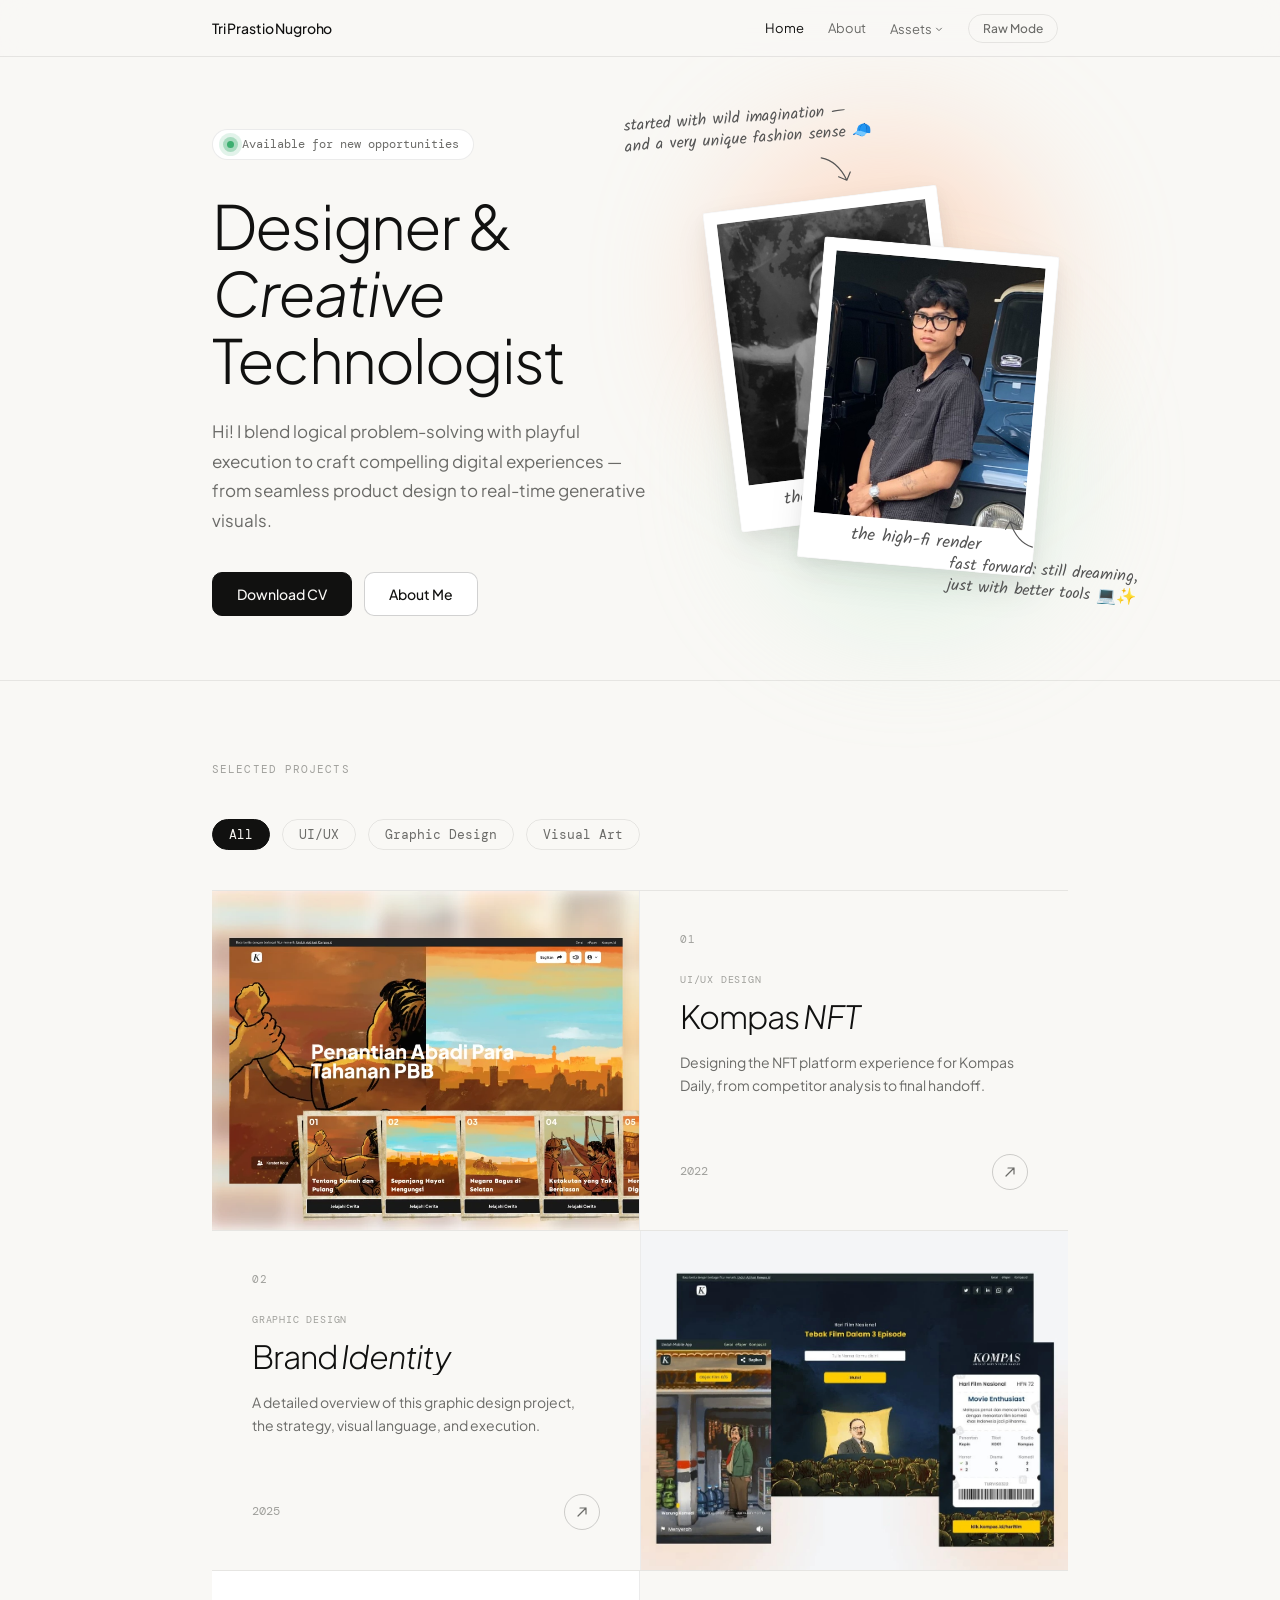
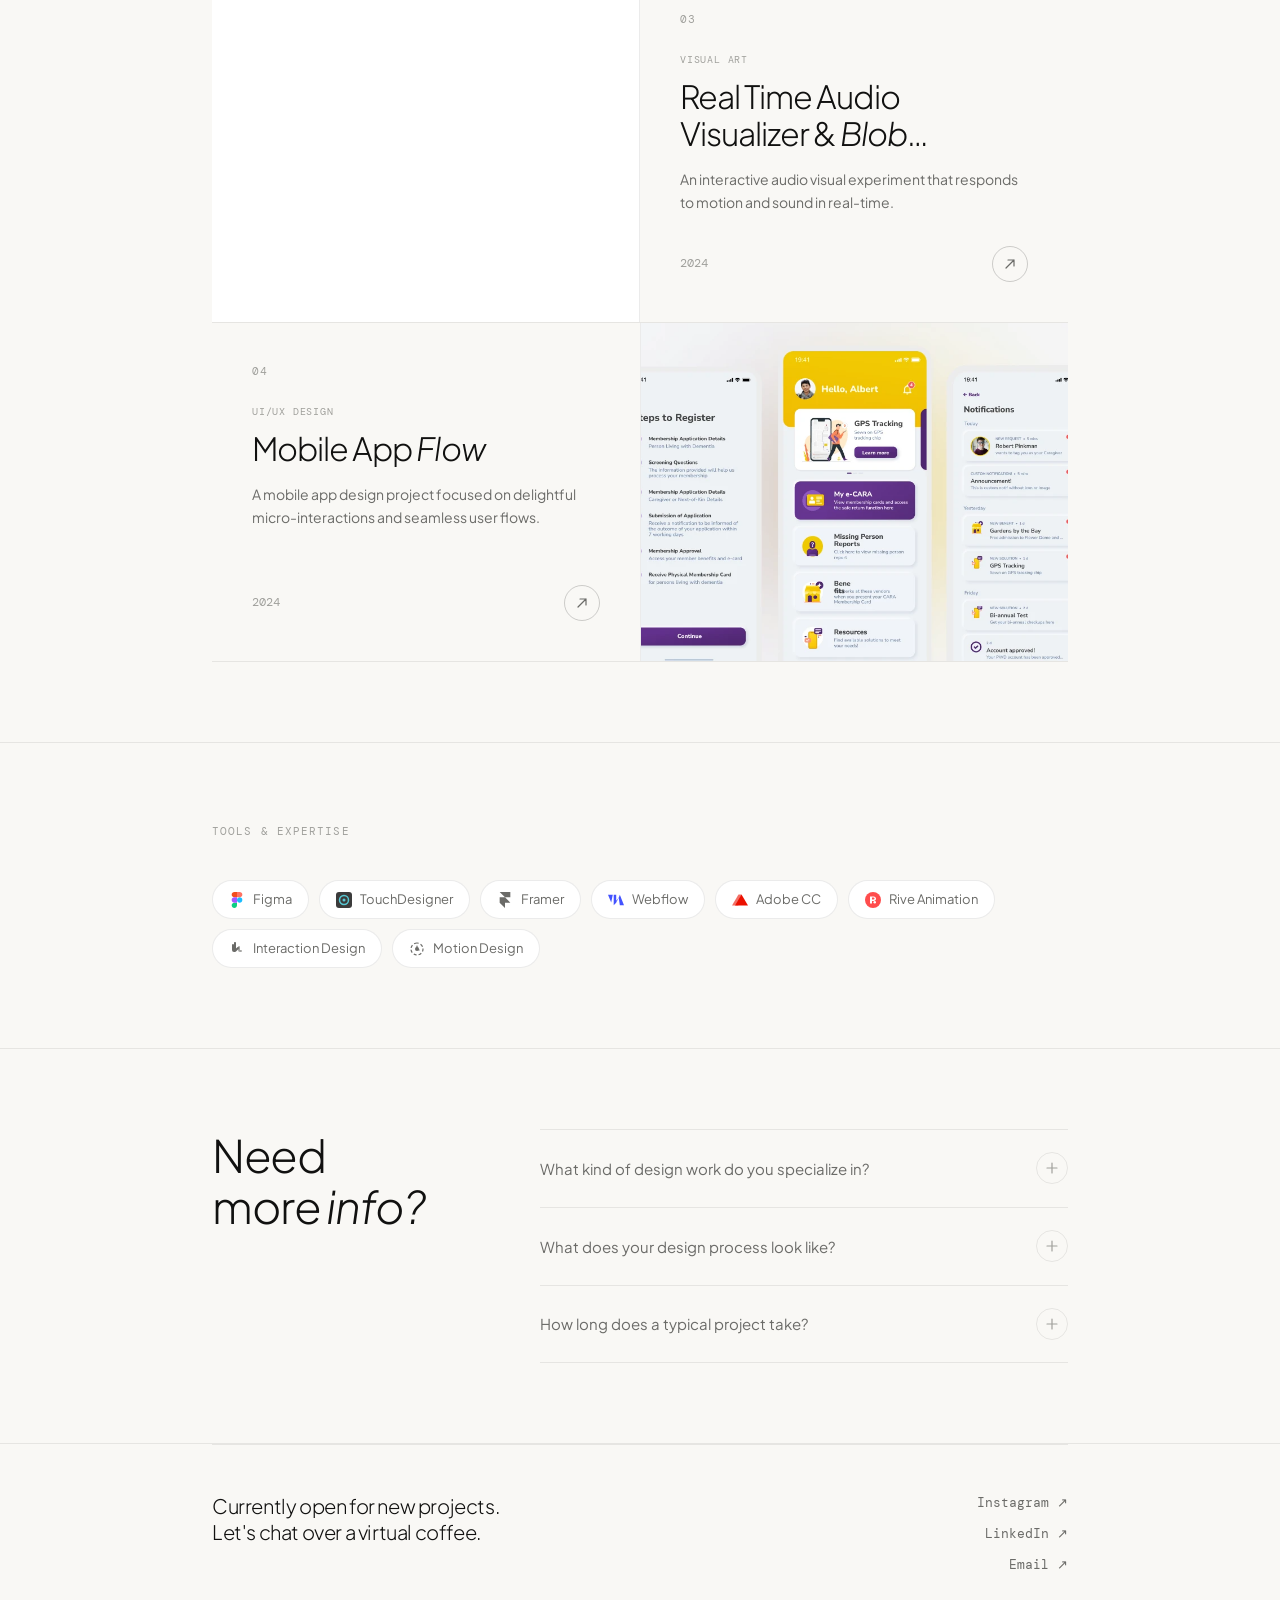
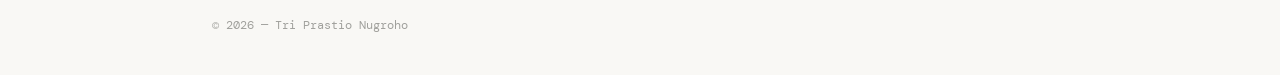
==== index.html @ e8040bba "Add files via upload" ====
<!DOCTYPE html>
<html lang="en">
<head>
  <meta charset="UTF-8" />
  <meta name="viewport" content="width=device-width, initial-scale=1.0" />
  <title>Tri Prastio Nugroho — Designer & Creative Technologist</title>
  
  <link rel="icon" type="image/png" href="logo.png" />
  
  <link rel="preconnect" href="https://fonts.googleapis.com" />
  <link href="https://fonts.googleapis.com/css2?family=Plus+Jakarta+Sans:ital,wght@0,300;0,400;0,500;0,600;1,300;1,400&family=DM+Mono:wght@400;500&family=Kalam:wght@400&display=swap" rel="stylesheet" />
  <link rel="stylesheet" href="style.css" />
  <script>
    if (sessionStorage.getItem('visitedBefore')) {
      document.documentElement.classList.add('preloader-skipped');
    }
  </script>

  <meta name="title" content="Tri Prastio Nugroho — Designer & Creative Technologist">
  <meta name="description" content="I work at the intersection of interaction design, motion, and generative visuals. Based in BSD, Tangerang.">
  <meta property="og:type" content="website">
  <meta property="og:url" content="https://heytio.vercel.app/">
  <meta property="og:title" content="Tri Prastio Nugroho — Designer & Creative Technologist">
  <meta property="og:description" content="I work at the intersection of interaction design, motion, and generative visuals. Based in BSD, Tangerang.">
  <meta property="og:image" content="https://heytio.vercel.app/thumbnail_1.jpg"> 
  <meta property="twitter:card" content="summary_large_image">
  <meta property="twitter:url" content="https://heytio.vercel.app/">
  <meta property="twitter:title" content="Tri Prastio Nugroho — Designer & Creative Technologist">
  <meta property="twitter:description" content="I work at the intersection of interaction design, motion, and generative visuals.">
  <meta property="twitter:image" content="https://heytio.vercel.app/thumbnail_1.jpg">
</head>
<body>

<div id="scrollProgressBar" class="scroll-progress-bar"></div>

<div id="generative-preloader" class="preloader">
  <div class="preloader-content">
    <div class="preloader-text" id="preloader-text"></div>
    <div class="preloader-progress">
      <div class="preloader-bar" id="preloader-bar"></div>
    </div>
  </div>
</div>

<nav>
  <div class="nav-inner">
    <a href="index.html" class="nav-logo">
      <span class="nav-logo-name">Tri Prastio Nugroho</span>
    </a>
    <div class="nav-right">
      <div class="nav-links">
        <a href="index.html" class="magnetic active">Home</a>
        <a href="about.html" class="magnetic">About</a>
        
        <div class="nav-dropdown">
          <a href="#" class="magnetic nav-dropdown-toggle">
            Assets 
            <svg width="10" height="10" viewBox="0 0 12 12"><path d="M3 5l3 3 3-3" stroke="currentColor" stroke-width="1.2" fill="none" stroke-linecap="round"/></svg>
          </a>
          <div class="nav-dropdown-menu">
            <a href="https://gumroad.com/" target="_blank">
              <div class="asset-link-left">
                <svg class="asset-logo" viewBox="0 0 24 24" fill="none" stroke="currentColor" stroke-width="2.5" stroke-linecap="round" stroke-linejoin="round"><path d="M21 16V8a2 2 0 0 0-1-1.73l-7-4a2 2 0 0 0-2 0l-7 4A2 2 0 0 0 3 8v8a2 2 0 0 0 1 1.73l7 4a2 2 0 0 0 2 0l7-4A2 2 0 0 0 21 16z"></path><polyline points="3.27 6.96 12 12.01 20.73 6.96"></polyline><line x1="12" y1="22.08" x2="12" y2="12"></line></svg>
                <span>Gumroad</span>
              </div>
              <svg class="asset-arrow" viewBox="0 0 24 24" fill="none" stroke="currentColor" stroke-width="2.5" stroke-linecap="round" stroke-linejoin="round"><path d="M7 17L17 7M7 7h10v10"/></svg>
            </a>
            <a href="https://lemonsqueezy.com/" target="_blank">
              <div class="asset-link-left">
                <svg class="asset-logo" viewBox="0 0 24 24" fill="none" stroke="currentColor" stroke-width="2.5" stroke-linecap="round" stroke-linejoin="round"><circle cx="9" cy="21" r="1"></circle><circle cx="20" cy="21" r="1"></circle><path d="M1 1h4l2.68 13.39a2 2 0 0 0 2 1.61h9.72a2 2 0 0 0 2-1.61L23 6H6"></path></svg>
                <span>Lemon Squeezy</span>
              </div>
              <svg class="asset-arrow" viewBox="0 0 24 24" fill="none" stroke="currentColor" stroke-width="2.5" stroke-linecap="round" stroke-linejoin="round"><path d="M7 17L17 7M7 7h10v10"/></svg>
            </a>
          </div>
        </div>

      </div>
      <button id="themeToggle" class="btn magnetic theme-toggle-btn">Raw Mode</button>
      <a href="https://drive.google.com/uc?export=download&id=1hGrVFO_qDe0kicB7vvzRSfa76KJ-wdGf" class="mobile-cta" id="mobileCta" target="_blank">Download CV</a>
      <button class="hamburger" id="hamburger" aria-label="Toggle menu">
        <span></span><span></span><span></span>
      </button>
    </div>
  </div>
  <div class="mobile-menu" id="mobileMenu">
    <a href="index.html">Home</a>
    <a href="about.html">About</a>
    
    <div class="mobile-menu-label">Assets</div>
    <a href="https://gumroad.com/" target="_blank" class="sub-link">
      <div class="asset-link-left">
        <svg class="asset-logo" viewBox="0 0 24 24" fill="none" stroke="currentColor" stroke-width="2.5" stroke-linecap="round" stroke-linejoin="round"><path d="M21 16V8a2 2 0 0 0-1-1.73l-7-4a2 2 0 0 0-2 0l-7 4A2 2 0 0 0 3 8v8a2 2 0 0 0 1 1.73l7 4a2 2 0 0 0 2 0l7-4A2 2 0 0 0 21 16z"></path><polyline points="3.27 6.96 12 12.01 20.73 6.96"></polyline><line x1="12" y1="22.08" x2="12" y2="12"></line></svg>
        <span>Gumroad</span>
      </div>
      <svg class="asset-arrow" viewBox="0 0 24 24" fill="none" stroke="currentColor" stroke-width="2.5" stroke-linecap="round" stroke-linejoin="round"><path d="M7 17L17 7M7 7h10v10"/></svg>
    </a>
    <a href="https://lemonsqueezy.com/" target="_blank" class="sub-link">
      <div class="asset-link-left">
        <svg class="asset-logo" viewBox="0 0 24 24" fill="none" stroke="currentColor" stroke-width="2.5" stroke-linecap="round" stroke-linejoin="round"><circle cx="9" cy="21" r="1"></circle><circle cx="20" cy="21" r="1"></circle><path d="M1 1h4l2.68 13.39a2 2 0 0 0 2 1.61h9.72a2 2 0 0 0 2-1.61L23 6H6"></path></svg>
        <span>Lemon Squeezy</span>
      </div>
      <svg class="asset-arrow" viewBox="0 0 24 24" fill="none" stroke="currentColor" stroke-width="2.5" stroke-linecap="round" stroke-linejoin="round"><path d="M7 17L17 7M7 7h10v10"/></svg>
    </a>
    
    <a href="#" id="themeToggleMobile">Toggle Raw Mode</a>
  </div>
</nav>

<div class="container">
  <div class="hero">
    
    <div class="hero-content">
      <div class="hero-tag">
        <span class="dot"></span>
        Available for new opportunities
      </div>
      <h1>Designer &amp; <em>Creative</em><br>Technologist</h1>
      <p class="hero-bio">
        Hi! I blend logical problem-solving with playful execution to craft compelling digital experiences — from seamless product design to real-time generative visuals.
      </p>
      <div class="hero-actions">
        <a href="https://drive.google.com/uc?export=download&id=1hGrVFO_qDe0kicB7vvzRSfa76KJ-wdGf" class="btn btn-primary magnetic" target="_blank">Download CV</a>
        <a href="about.html" class="btn magnetic">About Me</a>
      </div>
    </div>

    <div class="hero-visuals">
      
      <div class="hw-float hw-top-left">
        started with wild imagination —<br>and a very unique fashion sense 🧢
        <svg class="arrow-svg arrow-1" width="40" height="40" viewBox="0 0 50 50" fill="none">
          <path d="M10 10 Q 30 15 40 40 M 40 40 L 30 35 M 40 40 L 45 30" stroke="currentColor" stroke-width="1.5" stroke-linecap="round"/>
        </svg>
      </div>

      <div class="hw-float hw-bottom-right">
        <svg class="arrow-svg arrow-2" width="40" height="40" viewBox="0 0 50 50" fill="none">
          <path d="M40 40 Q 20 35 10 10 M 10 10 L 20 15 M 10 10 L 5 20" stroke="currentColor" stroke-width="1.5" stroke-linecap="round"/>
        </svg>
        fast forward: still dreaming,<br>just with better tools 💻✨
      </div>

      <div class="polaroid card-1">
        <div class="polaroid-img">
           <img src="child-photo.jpg" alt="Childhood photo" style="filter: grayscale(100%);">
        </div>
        <div class="polaroid-caption">the early wireframe</div>
      </div>

      <div class="polaroid card-2">
        <div class="polaroid-img">
           <img src="profile-photo.jpg" alt="Tri Prastio Nugroho">
        </div>
        <div class="polaroid-caption">the high-fi render</div>
      </div>

    </div>

  </div>
</div>

<hr>

<div class="container">
  <section>
    <div class="section-label">Selected projects</div>

    <div class="project-filters">
      <button class="filter-btn active" data-filter="all">All</button>
      <button class="filter-btn" data-filter="uiux">UI/UX</button>
      <button class="filter-btn" data-filter="graphic">Graphic Design</button>
      <button class="filter-btn" data-filter="visual">Visual Art</button>
    </div>

    <div class="projects-list">

      <div class="project-row" data-category="uiux" onclick="openProject(0)">
        <div class="project-row-img">
          <img src="thumbnail_1.jpg" alt="Kompas NFT Thumbnail">
        </div>
        <div class="project-row-info">
          <div class="project-row-top">
            <div class="project-row-num">01</div>
            <div class="project-row-tag">UI/UX Design</div>
            <div class="project-row-title">Kompas <em>NFT</em></div>
            <div class="project-row-desc">Designing the NFT platform experience for Kompas Daily, from competitor analysis to final handoff.</div>
          </div>
          <div class="project-row-bottom">
            <span class="project-row-year">2022</span>
            <div class="project-row-arrow">
              <svg width="14" height="14" viewBox="0 0 14 14" fill="none">
                <path d="M3 11L11 3M11 3H5M11 3V9" stroke="currentColor" stroke-width="1.2" stroke-linecap="round" stroke-linejoin="round"/>
              </svg>
            </div>
          </div>
        </div>
      </div>

      <div class="project-row reverse" data-category="graphic" onclick="openProject(1)">
        <div class="project-row-img">
          <img src="thumbnail_2.jpg" alt="Graphic Design Thumbnail">
        </div>
        <div class="project-row-info">
          <div class="project-row-top">
            <div class="project-row-num">02</div>
            <div class="project-row-tag">Graphic Design</div>
            <div class="project-row-title">Brand <em>Identity</em></div>
            <div class="project-row-desc">A detailed overview of this graphic design project, the strategy, visual language, and execution.</div>
          </div>
          <div class="project-row-bottom">
            <span class="project-row-year">2025</span>
            <div class="project-row-arrow">
              <svg width="14" height="14" viewBox="0 0 14 14" fill="none">
                <path d="M3 11L11 3M11 3H5M11 3V9" stroke="currentColor" stroke-width="1.2" stroke-linecap="round" stroke-linejoin="round"/>
              </svg>
            </div>
          </div>
        </div>
      </div>

      <div class="project-row" data-category="visual" onclick="openProject(2)">
        <div class="project-row-img">
          <video src="thumbnail_3.mp4" autoplay loop muted playsinline></video>
        </div>
        <div class="project-row-info">
          <div class="project-row-top">
            <div class="project-row-num">03</div>
            <div class="project-row-tag">Visual Art</div>
            <div class="project-row-title">Real Time Audio Visualizer & <em>Blob Tracking System</em></div>
            <div class="project-row-desc">An interactive audio visual experiment that responds to motion and sound in real-time.</div>
          </div>
          <div class="project-row-bottom">
            <span class="project-row-year">2024</span>
            <div class="project-row-arrow">
              <svg width="14" height="14" viewBox="0 0 14 14" fill="none">
                <path d="M3 11L11 3M11 3H5M11 3V9" stroke="currentColor" stroke-width="1.2" stroke-linecap="round" stroke-linejoin="round"/>
              </svg>
            </div>
          </div>
        </div>
      </div>

      <div class="project-row reverse" data-category="uiux" onclick="openProject(3)">
        <div class="project-row-img">
          <img src="thumbnail_4.jpg" alt="Mobile App Thumbnail">
        </div>
        <div class="project-row-info">
          <div class="project-row-top">
            <div class="project-row-num">04</div>
            <div class="project-row-tag">UI/UX Design</div>
            <div class="project-row-title">Mobile App <em>Flow</em></div>
            <div class="project-row-desc">A mobile app design project focused on delightful micro-interactions and seamless user flows.</div>
          </div>
          <div class="project-row-bottom">
            <span class="project-row-year">2024</span>
            <div class="project-row-arrow">
              <svg width="14" height="14" viewBox="0 0 14 14" fill="none">
                <path d="M3 11L11 3M11 3H5M11 3V9" stroke="currentColor" stroke-width="1.2" stroke-linecap="round" stroke-linejoin="round"/>
              </svg>
            </div>
          </div>
        </div>
      </div>

    </div>
  </section>
</div>

<div class="project-overlay" id="projectOverlay">
  <div class="overlay-nav">
    <button class="overlay-close" onclick="closeProject()">
      <svg width="14" height="14" viewBox="0 0 14 14" fill="none">
        <path d="M9 2.5L4.5 7L9 11.5" stroke="currentColor" stroke-width="1.2" stroke-linecap="round" stroke-linejoin="round"/>
      </svg>
      Back
    </button>
    <span class="overlay-title-nav" id="overlayTitleNav">Project</span>
    <div style="width:60px"></div>
  </div>
  <div class="overlay-content">
    <div class="overlay-hero">
      <div class="overlay-tag" id="overlayTag">Tag</div>
      <h1 class="overlay-h1" id="overlayTitle">Title</h1>
      <p class="overlay-sub" id="overlaySub">Description</p>
      <div class="overlay-meta">
        <div class="overlay-meta-item"><label>Year</label><span id="overlayYear">2025</span></div>
        <div class="overlay-meta-item"><label>Role</label><span id="overlayRole">Designer</span></div>
        <div class="overlay-meta-item"><label>Tools</label><span id="overlayTools">Figma</span></div>
      </div>
    </div>
    <div class="overlay-cover" id="overlayCover">Cover Image</div>
    <div class="overlay-body" id="overlayBody"></div>
  </div>
</div>

<hr>

<div class="container">
  <section>
    <div class="section-label">Tools &amp; expertise</div>
    <div class="tools-wrap">
      <span class="tool-pill">
        <svg viewBox="0 0 38 57" fill="none" xmlns="http://www.w3.org/2000/svg"><path d="M19 28.5C19 25.981 20.0009 23.5641 21.7825 21.7825C23.5641 20.0009 25.981 19 28.5 19C31.019 19 33.4359 20.0009 35.2175 21.7825C36.9991 23.5641 38 25.981 38 28.5C38 31.019 36.9991 33.4359 35.2175 35.2175C33.4359 36.9991 31.019 38 28.5 38C25.981 38 23.5641 36.9991 21.7825 35.2175C20.0009 33.4359 19 31.019 19 28.5Z" fill="#1ABCFE"/><path d="M0 47.5C0 44.981 1.00089 42.5641 2.78249 40.7825C4.56408 39.0009 6.98098 38 9.5 38H19V47.5C19 50.019 17.9991 52.4359 16.2175 54.2175C14.4359 55.9991 12.019 57 9.5 57C6.981 57 4.56408 55.9991 2.78249 54.2175C1.00089 52.4359 0 50.019 0 47.5Z" fill="#0ACF83"/><path d="M19 0V19H28.5C31.019 19 33.4359 17.9991 35.2175 16.2175C36.9991 14.4359 38 12.019 38 9.5C38 6.981 36.9991 4.56408 35.2175 2.78249C33.4359 1.00089 31.019 0 28.5 0H19Z" fill="#FF7262"/><path d="M0 9.5C0 12.019 1.00089 14.4359 2.78249 16.2175C4.56408 17.9991 6.98098 19 9.5 19H19V0H9.5C6.981 0 4.56408 1.00089 2.78249 2.78249C1.00089 4.56408 0 6.981 0 9.5Z" fill="#F24E1E"/><path d="M0 28.5C0 31.019 1.00089 33.4359 2.78249 35.2175C4.56408 36.9991 6.98098 38 9.5 38H19V19H9.5C6.981 19 4.56408 20.0009 2.78249 21.7825C1.00089 23.5641 0 25.981 0 28.5Z" fill="#A259FF"/></svg>
        Figma
      </span>
      <span class="tool-pill">
        <svg viewBox="0 0 16 16" fill="none" xmlns="http://www.w3.org/2000/svg"><rect width="16" height="16" rx="3" fill="#3B3B3B"/><circle cx="8" cy="8" r="4.5" stroke="#57C8D3" stroke-width="1.5"/><circle cx="8" cy="8" r="1.5" fill="#57C8D3"/></svg>
        TouchDesigner
      </span>
      <span class="tool-pill">
        <svg viewBox="0 0 14 21" fill="none" xmlns="http://www.w3.org/2000/svg"><path d="M0 0H14V7H7L14 14H7V21L0 14V7H7L0 0Z" fill="currentColor"/></svg>
        Framer
      </span>
      <span class="tool-pill">
        <svg viewBox="0 0 28 18" fill="none" xmlns="http://www.w3.org/2000/svg"><path d="M20.707 0C19.193 4.744 17.078 8.155 14.37 10.23V0h-4.37v18l4.37-4.37c-.002 0 4.37-8.496 4.37-8.496L20.707 18H28L20.707 0zM0 0L5.585 13.537 8.37 0H0z" fill="#4353FF"/></svg>
        Webflow
      </span>
      <span class="tool-pill">
        <svg viewBox="0 0 38 26" fill="none" xmlns="http://www.w3.org/2000/svg"><path d="M22.615 0L38 26H7.23L22.615 0Z" fill="#EB1000"/><path d="M15.385 0L0 26h14.77L22.615 0z" fill="#EB1000" opacity="0.6"/></svg>
        Adobe CC
      </span>
      <span class="tool-pill">
        <svg viewBox="0 0 32 32" fill="none" xmlns="http://www.w3.org/2000/svg"><circle cx="16" cy="16" r="16" fill="#FF4D4D"/><path d="M10 9h7.5c2.485 0 4.5 2.015 4.5 4.5S19.985 18 17.5 18H14v5h-4V9zm4 6h3a2 2 0 000-4h-3v4z" fill="white"/><circle cx="19.5" cy="20.5" r="2.5" fill="white"/></svg>
        Rive Animation
      </span>
      <span class="tool-pill">
        <svg viewBox="0 0 16 16" fill="none" xmlns="http://www.w3.org/2000/svg"><path d="M5 2C5 1.448 5.448 1 6 1s1 .448 1 1v5.586l1.293-1.293a1 1 0 011.414 1.414L7 10.414A2 2 0 016 11H5a2 2 0 01-2-2V4a1 1 0 012 0V2z" fill="currentColor"/><path d="M9 6a1 1 0 012 0v3h1a1 1 0 110 2h-1a2 2 0 01-2-2V6z" fill="currentColor" opacity=".6"/></svg>
        Interaction Design
      </span>
      <span class="tool-pill">
        <svg viewBox="0 0 16 16" fill="none" xmlns="http://www.w3.org/2000/svg"><circle cx="8" cy="8" r="2" fill="currentColor"/><path d="M8 2a6 6 0 100 12A6 6 0 008 2z" stroke="currentColor" stroke-width="1.2" stroke-dasharray="3 2"/><path d="M8 5v3l2 1" stroke="currentColor" stroke-width="1.2" stroke-linecap="round"/></svg>
        Motion Design
      </span>
    </div>
  </section>
</div>

<hr>

<div class="container">
  <div class="faq-section">
    <div class="faq-layout">
      <div class="faq-heading">Need<br>more <em>info?</em></div>
      <div class="faq-list">

        <div class="faq-item" onclick="toggleFaq(this)">
          <div class="faq-question">
            <span class="faq-question-text">What kind of design work do you specialize in?</span>
            <div class="faq-arrow">
              <svg width="12" height="12" viewBox="0 0 12 12" fill="none">
                <path d="M6 1v10M1 6h10" stroke="currentColor" stroke-width="1.2" stroke-linecap="round"/>
              </svg>
            </div>
          </div>
          <div class="faq-answer">I specialize in interaction design, UI/UX, motion design, and creative technology — from crafting polished product interfaces to building real-time generative visuals with tools like TouchDesigner and Rive. I enjoy working at the intersection of design and code.</div>
        </div>

        <div class="faq-item" onclick="toggleFaq(this)">
          <div class="faq-question">
            <span class="faq-question-text">What does your design process look like?</span>
            <div class="faq-arrow">
              <svg width="12" height="12" viewBox="0 0 12 12" fill="none">
                <path d="M6 1v10M1 6h10" stroke="currentColor" stroke-width="1.2" stroke-linecap="round"/>
              </svg>
            </div>
          </div>
          <div class="faq-answer">I typically start with discovery and understanding the problem space, move into ideation and rapid prototyping, then refine through iterations based on feedback. I believe great design is a conversation, not a handoff — so I keep clients involved throughout the process.</div>
        </div>

        <div class="faq-item" onclick="toggleFaq(this)">
          <div class="faq-question">
            <span class="faq-question-text">How long does a typical project take?</span>
            <div class="faq-arrow">
              <svg width="12" height="12" viewBox="0 0 12 12" fill="none">
                <path d="M6 1v10M1 6h10" stroke="currentColor" stroke-width="1.2" stroke-linecap="round"/>
              </svg>
            </div>
          </div>
          <div class="faq-answer">Project timelines vary depending on scope — a simple landing page might take 1–2 weeks, while a full product design can take 4–8 weeks or more.</div>
        </div>

      </div>
    </div>
  </div>
</div>

<hr>

<div class="container">
  <footer>
    <div class="footer-inner">
      <div class="footer-cta">Currently open for new projects. Let's chat over a virtual coffee.</div>
      <div class="footer-links">
        <a href="https://www.instagram.com/prsteow/?hl=en" target="_blank">Instagram ↗</a>
        <a href="https://www.linkedin.com/in/triprastion/" target="_blank">LinkedIn ↗</a>
        <a href="mailto:contact@example.com">Email ↗</a>
      </div>
    </div>
    <div class="footer-copy">© 2026 — Tri Prastio Nugroho</div>
  </footer>
</div>

<button class="back-to-top" id="backToTop" aria-label="Back to top">
  <svg width="18" height="18" viewBox="0 0 24 24" fill="none" stroke="currentColor" stroke-width="2" stroke-linecap="round" stroke-linejoin="round">
    <path d="M12 19V5M5 12l7-7 7 7"/>
  </svg>
</button>

<script src="script.js"></script>

</body>
</html>
---- style.css ----
/* style.css */
:root {
  --bg: #f9f8f5; --bg-card: #ffffff; --text: #111110;
  --text-secondary: #6b6b68; --text-tertiary: #a0a09c;
  --border: rgba(0,0,0,0.08); --border-hover: rgba(0,0,0,0.18);
  --nav-bg: rgba(249,248,245,0.88); --green: #3caf70;
  --radius-md: 10px; --radius-lg: 16px;
}

* { box-sizing: border-box; margin: 0; padding: 0; }
html { scroll-behavior: smooth; }
body {
  font-family: 'Plus Jakarta Sans', sans-serif;
  background: var(--bg); color: var(--text);
  line-height: 1.6; -webkit-font-smoothing: antialiased;
  transition: background-color 0.3s ease, color 0.3s ease;
}

/* Hilangkan preloader seketika kalau tanda sudah ada */
.preloader-skipped #generative-preloader {
  display: none !important;
}

/* ===== SCROLL PROGRESS BAR ===== */
.scroll-progress-bar {
  position: fixed;
  top: 0;
  left: 0;
  height: 3px;
  background: var(--text); 
  z-index: 999999; 
  width: 0%;
  transition: width 0.1s ease-out;
}

/* ===== GENERATIVE PRELOADER ===== */
.preloader {
  position: fixed;
  top: 0;
  left: 0;
  width: 100vw;
  height: 100vh;
  background-color: var(--bg);
  color: var(--text);
  z-index: 99999;
  display: flex;
  justify-content: center;
  align-items: center;
  font-family: 'DM Mono', monospace;
  transition: opacity 0.8s cubic-bezier(0.85, 0, 0.15, 1), transform 0.8s cubic-bezier(0.85, 0, 0.15, 1);
}

.preloader.hidden {
  opacity: 0;
  pointer-events: none;
  transform: translateY(-100%);
}

.preloader-content { width: 240px; }

.preloader-text {
  font-size: 14px;
  letter-spacing: 0.1em;
  text-transform: uppercase;
  margin-bottom: 12px;
  min-height: 20px;
}

.preloader-progress {
  width: 100%;
  height: 2px;
  background-color: var(--border);
  position: relative;
  overflow: hidden;
}

.preloader-bar {
  position: absolute;
  top: 0;
  left: 0;
  height: 100%;
  width: 0%;
  background-color: var(--text);
  transition: width 0.1s linear;
}

/* ===== NAVIGATION ===== */
nav { position: sticky; top: 0; z-index: 100; background: var(--nav-bg); backdrop-filter: blur(12px); -webkit-backdrop-filter: blur(12px); border-bottom: 0.5px solid var(--border); transition: background-color 0.3s, border-color 0.3s; }
.nav-inner { max-width: 920px; margin: 0 auto; padding: 0 2rem; height: 56px; display: flex; justify-content: space-between; align-items: center; }
.nav-logo { display: flex; align-items: center; gap: 9px; text-decoration: none; color: var(--text); }
.nav-logo-name { font-size: 14px; font-weight: 500; letter-spacing: -0.01em; }
.nav-right { display: flex; align-items: center; gap: 1.5rem; }
.nav-links { display: flex; align-items: center; gap: 1.5rem; }
.nav-links a { font-size: 13px; color: var(--text-secondary); text-decoration: none; transition: color 0.2s; }
.nav-links a:hover, .nav-links a.active { color: var(--text); }

/* ===== NAVBAR DROPDOWN (DESKTOP) ===== */
.nav-dropdown {
  position: relative;
  display: inline-block;
}
.nav-dropdown-toggle {
  display: flex;
  align-items: center;
  gap: 4px;
}
.nav-dropdown-menu {
  position: absolute;
  top: 100%;
  left: 50%;
  transform: translateX(-50%) translateY(15px);
  background: var(--bg-card);
  border: 0.5px solid var(--border);
  border-radius: var(--radius-md);
  padding: 6px 0;
  min-width: 170px;
  opacity: 0;
  visibility: hidden;
  transition: all 0.25s cubic-bezier(0.25, 1, 0.5, 1);
  box-shadow: 0 12px 30px rgba(0,0,0,0.08);
  display: flex;
  flex-direction: column;
}
.nav-dropdown:hover .nav-dropdown-menu {
  opacity: 1;
  visibility: visible;
  transform: translateX(-50%) translateY(8px);
}
.nav-dropdown-menu a {
  padding: 10px 16px;
  font-size: 13px;
  color: var(--text-secondary);
  text-decoration: none;
  transition: background 0.2s, color 0.2s;
  display: flex;
  align-items: center;
  justify-content: space-between;
  gap: 12px;
}
.nav-dropdown-menu a:hover {
  background: var(--bg);
  color: var(--text);
}

.mobile-cta { display: none; }

.hamburger { 
  display: none; flex-direction: column; justify-content: center; gap: 5px; 
  width: 32px; height: 32px; background: transparent; border: none; cursor: pointer; padding: 4px;
  -webkit-appearance: none; outline: none; -webkit-tap-highlight-color: transparent; z-index: 101;
}
.hamburger span { 
  display: block; width: 100%; height: 2px; background-color: var(--text); 
  border-radius: 2px; transition: transform 0.25s ease, opacity 0.2s ease; 
}
.hamburger.open span:nth-child(1) { transform: translateY(6.5px) rotate(45deg); }
.hamburger.open span:nth-child(2) { opacity: 0; }
.hamburger.open span:nth-child(3) { transform: translateY(-6.5px) rotate(-45deg); }

.mobile-menu { display: none; flex-direction: column; border-top: 0.5px solid var(--border); background: var(--nav-bg); max-height: 0; overflow: hidden; transition: max-height 0.3s ease; }
.mobile-menu > a { font-size: 14px; color: var(--text-secondary); text-decoration: none; padding: 14px 1.25rem; border-bottom: 0.5px solid var(--border); transition: color 0.2s; }
.mobile-menu > a:hover { color: var(--text); }

/* ===== MOBILE SUB-LINKS & ASSET MENU ICONS ===== */
.mobile-menu-label {
  font-size: 10px;
  font-family: 'DM Mono', monospace;
  letter-spacing: 0.1em;
  text-transform: uppercase;
  color: var(--text-tertiary);
  padding: 16px 1.25rem 4px;
}
.mobile-menu > a.sub-link {
  padding-left: 2rem;
  font-size: 13px;
  display: flex;
  align-items: center;
  justify-content: space-between;
  padding-right: 1.25rem;
}
.asset-link-left {
  display: flex;
  align-items: center;
  gap: 10px;
}
.asset-logo {
  width: 14px;
  height: 14px;
  opacity: 0.6;
  transition: opacity 0.2s ease;
}
.nav-dropdown-menu a:hover .asset-logo,
.mobile-menu > a.sub-link:hover .asset-logo {
  opacity: 1;
}
.asset-arrow {
  width: 12px;
  height: 12px;
  opacity: 0.3;
  transition: transform 0.2s cubic-bezier(0.25, 1, 0.5, 1), opacity 0.2s ease;
}
.nav-dropdown-menu a:hover .asset-arrow,
.mobile-menu > a.sub-link:hover .asset-arrow {
  transform: translate(2px, -2px);
  opacity: 1;
}

/* ===== GLOBAL & BUTTONS ===== */
.container { max-width: 920px; margin: 0 auto; padding: 0 2rem; }
hr { border: none; border-top: 0.5px solid var(--border); }
@keyframes fadeUp { from { opacity: 0; transform: translateY(16px); } to { opacity: 1; transform: translateY(0); } }
section { padding: 5rem 0; }
.section-label { font-size: 11px; font-family: 'DM Mono', monospace; letter-spacing: 0.1em; text-transform: uppercase; color: var(--text-tertiary); margin-bottom: 2.5rem; }

.btn { padding: 10px 24px; border-radius: var(--radius-md); font-size: 14px; font-weight: 500; font-family: 'Plus Jakarta Sans', sans-serif; cursor: pointer; text-decoration: none; display: inline-block; border: 0.5px solid var(--border-hover); color: var(--text); background: var(--bg-card); transition: all 0.2s; }
.btn:hover { transform: translateY(-1px); background: var(--bg); }
.btn-primary { background: var(--text); color: var(--bg); border-color: var(--text); }
.btn-primary:hover { opacity: 0.82; background: var(--text); }

.magnetic {
  display: inline-block;
  transition: transform 0.4s cubic-bezier(0.25, 1, 0.5, 1), color 0.2s, background-color 0.2s, border-color 0.2s;
}
.magnetic:hover {
  transition: transform 0.1s ease-out, color 0.2s, background-color 0.2s, border-color 0.2s;
}

.back-to-top {
  position: fixed; bottom: 30px; right: 30px; width: 46px; height: 46px;
  border-radius: 50%; background: var(--bg-card); border: 0.5px solid var(--border-hover);
  color: var(--text); display: flex; align-items: center; justify-content: center;
  cursor: pointer; z-index: 99; opacity: 0; pointer-events: none;
  transition: all 0.3s ease; box-shadow: 0 4px 12px rgba(0,0,0,0.06);
}
.back-to-top:hover { transform: translateY(-4px); border-color: var(--text); }
.back-to-top.visible { opacity: 1; pointer-events: auto; }

/* ===== HERO LAYOUT (HOME) ===== */
.hero { 
  padding: 4.5rem 0 4rem; 
  animation: fadeUp 0.6s ease both; 
  display: grid;
  grid-template-columns: 1.1fr 0.9fr; 
  gap: 3rem;
  align-items: center;
}
.hero-content { max-width: 500px; }
.hero-tag { display: inline-flex; align-items: center; gap: 8px; font-size: 12px; font-family: 'DM Mono', monospace; color: var(--text-secondary); border: 0.5px solid var(--border); border-radius: 99px; padding: 5px 14px; margin-bottom: 2rem; background: var(--bg-card); transition: background-color 0.3s, border-color 0.3s; }
.dot { width: 7px; height: 7px; border-radius: 50%; background: var(--green); flex-shrink: 0; position: relative; }
.dot::before { content: ''; position: absolute; inset: -4px; border-radius: 50%; background: rgba(60,175,112,0.35); animation: pulse 1.8s ease-out infinite; }
.dot::after { content: ''; position: absolute; inset: -8px; border-radius: 50%; background: rgba(60,175,112,0.15); animation: pulse 1.8s ease-out infinite 0.3s; }
@keyframes pulse { 0% { transform: scale(0.6); opacity: 1; } 100% { transform: scale(2); opacity: 0; } }
h1 { font-size: clamp(2.2rem, 5.5vw, 3.8rem); font-weight: 300; line-height: 1.1; letter-spacing: -0.03em; margin-bottom: 1.5rem; }
h1 em { font-style: italic; }
.hero-bio { font-size: 17px; color: var(--text-secondary); line-height: 1.75; margin-bottom: 2.25rem; }
.hero-actions { display: flex; gap: 12px; flex-wrap: wrap; }

/* ===== POLAROID COLLAGE ===== */
.hero-visuals {
  position: relative;
  height: 480px;
  display: flex;
  justify-content: center;
  align-items: center;
}
.polaroid {
  background: #fff;
  padding: 12px 12px 45px 12px;
  border-radius: 3px;
  box-shadow: 0 15px 35px rgba(0,0,0,0.08), 0 5px 15px rgba(0,0,0,0.04);
  position: absolute;
  transition: transform 0.4s cubic-bezier(0.25, 1, 0.5, 1), background-color 0.3s, border-color 0.3s;
  border: 1px solid rgba(0,0,0,0.04);
}
.polaroid-img {
  width: 210px;
  aspect-ratio: 4/5;
  background: #eee;
  overflow: hidden;
}
.polaroid-img img { width: 100%; height: 100%; object-fit: cover; }
.polaroid-caption {
  font-family: 'Kalam', cursive;
  font-size: 17px;
  color: #555;
  text-align: center;
  position: absolute;
  bottom: 12px;
  left: 0;
  width: 100%;
  transition: color 0.3s;
}

.card-1 { transform: rotate(-7deg) translateX(-45px) translateY(-20px); z-index: 1; }
.card-2 { transform: rotate(5deg) translateX(45px) translateY(30px); z-index: 2; }
.card-1:hover { transform: rotate(-4deg) translateX(-45px) translateY(-30px) scale(1.05); z-index: 3; }
.card-2:hover { transform: rotate(2deg) translateX(45px) translateY(20px) scale(1.05); z-index: 4; }

/* ===== DEKORASI TEKS & PANAH ===== */
.hw-float {
  font-family: 'Kalam', cursive;
  font-size: 16px;
  color: #555;
  position: absolute;
  line-height: 1.3;
  z-index: 10;
  pointer-events: none;
  white-space: nowrap; 
  transition: color 0.3s;
}
.hw-top-left { top: -25px; left: -80px; transform: rotate(-4deg); }
.hw-bottom-right { bottom: 10px; right: -70px; transform: rotate(4deg); }
.arrow-svg { position: absolute; color: #555; transition: color 0.3s; }
.arrow-1 { bottom: -45px; right: 20px; }
.arrow-2 { top: -45px; left: 50px; }

/* ===== HERO (ABOUT) & EFFECTS ===== */
.about-hero { padding: 3.5rem 0 3rem; display: grid; grid-template-columns: 1fr 1fr; gap: 4rem; align-items: center; animation: fadeUp 0.5s ease both; }
.about-label { font-size: 11px; font-family: 'DM Mono', monospace; letter-spacing: 0.1em; text-transform: uppercase; color: var(--text-tertiary); margin-bottom: 1.5rem; }
.about-hero h1 { font-size: clamp(2rem, 4vw, 3rem); margin-bottom: 1.5rem; }
.about-hero-bio { font-size: 16px; color: var(--text-secondary); line-height: 1.8; margin-bottom: 2rem; }
.about-hero-actions { display: flex; gap: 10px; flex-wrap: wrap; }

#profilePhotoWrap { aspect-ratio: 3/4; border-radius: var(--radius-lg); overflow: hidden; border: 0.5px solid var(--border); background: var(--bg-card); animation: fadeUp 0.5s ease 0.1s both; position: relative; }
#profilePhotoWrap:hover { cursor: none; }
.about-hero-photo img { width: 100%; height: 100%; object-fit: cover; display: block; filter: grayscale(100%); transition: filter 0.5s ease, transform 0.5s ease; }
#profilePhotoWrap:hover img { filter: grayscale(0%); transform: scale(1.05); }

.photo-bubble { position: absolute; top: 75%; left: 80%; background: var(--text); color: var(--bg); padding: 8px 18px; border-radius: 99px; font-size: 13px; font-weight: 500; pointer-events: none; opacity: 0; transform: translate(-50%, -50%) scale(0); animation: bubblePop 0.6s cubic-bezier(0.34, 1.56, 0.64, 1) 1.2s forwards; z-index: 10; white-space: nowrap; box-shadow: 0 10px 20px rgba(0,0,0,0.1); transition: top 0.15s ease-out, left 0.15s ease-out, transform 0.2s; }
@keyframes bubblePop { 0% { opacity: 0; transform: translate(-50%, -50%) scale(0); } 100% { opacity: 1; transform: translate(-50%, -50%) scale(1); } }

/* ===== ABOUT BODY ===== */
.about-body { padding: 5rem 0; }
.about-body-grid { display: grid; grid-template-columns: 1fr 1.6fr; gap: 5rem; }
.sidebar-label { font-size: 11px; font-family: 'DM Mono', monospace; letter-spacing: 0.1em; text-transform: uppercase; color: var(--text-tertiary); margin-bottom: 1.5rem; }
.sidebar-list { display: flex; flex-direction: column; gap: 0; }
.sidebar-item { padding: 0.9rem 0; border-bottom: 0.5px solid var(--border); }
.sidebar-item:first-child { border-top: 0.5px solid var(--border); }
.sidebar-item-label { font-size: 10px; font-family: 'DM Mono', monospace; letter-spacing: 0.08em; text-transform: uppercase; color: var(--text-tertiary); margin-bottom: 3px; }
.sidebar-item-value { font-size: 14px; color: var(--text-secondary); }
.about-section { margin-bottom: 3.5rem; }
.about-section-label { font-size: 11px; font-family: 'DM Mono', monospace; letter-spacing: 0.1em; text-transform: uppercase; color: var(--text-tertiary); margin-bottom: 1.25rem; }
.about-section p { font-size: 16px; color: var(--text-secondary); line-height: 1.8; margin-bottom: 1.2rem; }
.exp-list { display: flex; flex-direction: column; gap: 0; }
.exp-item { display: grid; grid-template-columns: 90px 1fr; gap: 1.5rem; padding: 1.5rem 0; border-bottom: 0.5px solid var(--border); }
.exp-item:first-child { border-top: 0.5px solid var(--border); }
.exp-year { font-size: 12px; font-family: 'DM Mono', monospace; color: var(--text-tertiary); padding-top: 2px; }
.exp-role { font-size: 15px; font-weight: 500; letter-spacing: -0.01em; margin-bottom: 3px; }
.exp-company { font-size: 13px; color: var(--text-secondary); margin-bottom: 6px; }
.exp-desc { font-size: 13px; color: var(--text-tertiary); line-height: 1.6; }
.values-wrap { display: flex; flex-wrap: wrap; gap: 8px; }
.value-pill { padding: 7px 14px; border-radius: 99px; border: 0.5px solid var(--border); background: var(--bg-card); font-size: 13px; color: var(--text-secondary); transition: border-color 0.2s, color 0.2s, background-color 0.3s; }
.value-pill:hover { border-color: var(--border-hover); color: var(--text); }

/* ===== PROJECT FILTERS ===== */
.project-filters {
  display: flex;
  gap: 12px;
  margin-bottom: 2.5rem;
  flex-wrap: wrap;
}

.filter-btn {
  padding: 6px 16px;
  font-size: 13px;
  font-family: 'DM Mono', monospace;
  background: transparent;
  border: 1px solid var(--border);
  color: var(--text-secondary);
  border-radius: 99px;
  cursor: pointer;
  transition: all 0.3s ease;
}

.filter-btn:hover {
  border-color: var(--text);
  color: var(--text);
}

.filter-btn.active {
  background: var(--text);
  color: var(--bg);
  border-color: var(--text);
}

.project-row.hide {
  display: none;
}

.project-row:not(.hide) {
  border-top: 0.5px solid var(--border);
}
.project-row:not(.hide):first-child {
  border-top: 0.5px solid var(--border);
}

/* ===== PROJECTS ===== */
.projects-list { display: flex; flex-direction: column; gap: 0; }
.project-row { display: grid; grid-template-columns: 1fr 1fr; gap: 0; border-top: 0.5px solid var(--border); text-decoration: none; color: inherit; cursor: pointer; transition: background-color 0.2s; min-height: 340px; }
.project-row:last-child { border-bottom: 0.5px solid var(--border); }
.project-row:hover { background: var(--bg-card); }
.project-row:hover .project-row-arrow { transform: translate(3px, -3px); }
.project-row.reverse { direction: rtl; }
.project-row.reverse > * { direction: ltr; }

.project-row-img { width: 100%; height: 100%; min-height: 300px; background: var(--bg-card); overflow: hidden; border-right: 0.5px solid var(--border); display: flex; align-items: center; justify-content: center; font-size: 11px; font-family: 'DM Mono', monospace; color: var(--text-tertiary); transition: background-color 0.3s; }
.project-row.reverse .project-row-img { border-right: none; border-left: 0.5px solid var(--border); }
.project-row-img img, .project-row-img video { width: 100%; height: 100%; object-fit: cover; display: block; transition: filter 0.3s; pointer-events: none; }
.project-row-info { padding: 2.5rem 2.5rem 2.5rem; display: flex; flex-direction: column; justify-content: space-between; }
.project-row-num { font-size: 11px; font-family: 'DM Mono', monospace; letter-spacing: 0.1em; color: var(--text-tertiary); margin-bottom: 1.5rem; }
.project-row-tag { font-size: 10px; font-family: 'DM Mono', monospace; letter-spacing: 0.08em; text-transform: uppercase; color: var(--text-tertiary); margin-bottom: 0.6rem; }
.project-row-title { 
  font-size: clamp(1.4rem, 3vw, 2rem); 
  font-weight: 300; 
  letter-spacing: -0.03em; 
  line-height: 1.15; 
  margin-bottom: 1rem; 
  display: -webkit-box;
  -webkit-line-clamp: 2;
  -webkit-box-orient: vertical;
  overflow: hidden;
}
.project-row-title em { font-style: italic; }
.project-row-desc { font-size: 14px; color: var(--text-secondary); line-height: 1.65; max-width: 340px; }
.project-row-bottom { display: flex; align-items: center; justify-content: space-between; margin-top: 2rem; }
.project-row-year { font-size: 12px; font-family: 'DM Mono', monospace; color: var(--text-tertiary); }
.project-row-arrow { width: 36px; height: 36px; border-radius: 50%; border: 0.5px solid var(--border-hover); display: flex; align-items: center; justify-content: center; color: var(--text-secondary); transition: transform 0.2s, border-color 0.2s; }

/* ===== PROJECT OVERLAY ===== */
.project-overlay { position: fixed; inset: 0; z-index: 200; background: var(--bg); overflow-y: auto; opacity: 0; pointer-events: none; transition: opacity 0.35s ease, background-color 0.3s; }
.project-overlay.active { opacity: 1; pointer-events: all; }
.overlay-nav { position: sticky; top: 0; z-index: 10; background: var(--nav-bg); backdrop-filter: blur(12px); border-bottom: 0.5px solid var(--border); padding: 0 2rem; height: 56px; display: flex; align-items: center; justify-content: space-between; max-width: 100%; transition: background-color 0.3s, border-color 0.3s; }
.overlay-close { display: flex; align-items: center; gap: 8px; font-size: 13px; font-family: 'DM Mono', monospace; color: var(--text-secondary); cursor: pointer; background: none; border: none; padding: 0; transition: color 0.2s; }
.overlay-close:hover { color: var(--text); }
.overlay-title-nav { font-size: 13px; font-weight: 500; letter-spacing: -0.01em; }
.overlay-content { max-width: 920px; margin: 0 auto; padding: 0 2rem 6rem; }
.overlay-hero { padding: 4rem 0 3rem; }
.overlay-tag { font-size: 10px; font-family: 'DM Mono', monospace; letter-spacing: 0.1em; text-transform: uppercase; color: var(--text-tertiary); margin-bottom: 1rem; }
.overlay-h1 { font-size: clamp(2rem, 5vw, 3.5rem); font-weight: 300; letter-spacing: -0.03em; line-height: 1.1; margin-bottom: 1.25rem; }
.overlay-h1 em { font-style: italic; }
.overlay-sub { font-size: 16px; color: var(--text-secondary); line-height: 1.7; max-width: 560px; }
.overlay-meta { display: flex; gap: 3rem; margin-top: 2.5rem; flex-wrap: wrap; }
.overlay-meta-item label { display: block; font-size: 10px; font-family: 'DM Mono', monospace; letter-spacing: 0.08em; text-transform: uppercase; color: var(--text-tertiary); margin-bottom: 4px; }
.overlay-meta-item span { font-size: 14px; color: var(--text-secondary); }

.overlay-cover { position: relative; width: 100%; aspect-ratio: 16/9; background: var(--bg-card); border-radius: var(--radius-lg); overflow: hidden; margin-bottom: 4rem; border: 0.5px solid var(--border); display: flex; align-items: center; justify-content: center; font-size: 12px; font-family: 'DM Mono', monospace; color: var(--text-tertiary); transition: background-color 0.3s, border-color 0.3s; }
.overlay-cover img, .overlay-cover video { width: 100%; height: 100%; object-fit: cover; transition: filter 0.3s; }

.video-mute-btn {
  position: absolute;
  bottom: 20px;
  right: 20px;
  background: rgba(17, 17, 17, 0.6);
  color: #fff;
  border: 1px solid rgba(255, 255, 255, 0.2);
  padding: 8px 16px;
  border-radius: 99px;
  font-family: 'DM Mono', monospace;
  font-size: 11px;
  text-transform: uppercase;
  letter-spacing: 0.05em;
  cursor: pointer;
  backdrop-filter: blur(8px);
  -webkit-backdrop-filter: blur(8px);
  z-index: 10;
  transition: all 0.2s ease;
}
.video-mute-btn:hover {
  background: rgba(17, 17, 17, 0.9);
  border-color: #fff;
}

.overlay-body { font-size: 16px; color: var(--text-secondary); line-height: 1.8; max-width: 660px; }
.overlay-body p { margin-bottom: 1.5rem; }
.overlay-body h2 { font-size: 20px; font-weight: 400; letter-spacing: -0.02em; color: var(--text); margin-bottom: 1rem; margin-top: 2.5rem; }

/* ===== TOOLS ===== */
.tools-wrap { display: flex; flex-wrap: wrap; gap: 10px; }
.tool-pill { display: flex; align-items: center; gap: 8px; padding: 8px 16px; border-radius: 99px; border: 0.5px solid var(--border); background: var(--bg-card); font-size: 13px; color: var(--text-secondary); transition: border-color 0.2s, color 0.2s, background-color 0.3s; }
.tool-pill:hover { border-color: var(--border-hover); color: var(--text); }
.tool-pill svg, .tool-pill img { width: 16px; height: 16px; flex-shrink: 0; }

/* ===== FAQ ===== */
.faq-section { padding: 5rem 0; }
.faq-layout { display: grid; grid-template-columns: 1fr 2fr; gap: 4rem; align-items: start; }
.faq-heading { font-size: clamp(2rem, 4vw, 2.8rem); font-weight: 300; letter-spacing: -0.03em; line-height: 1.15; position: sticky; top: 80px; }
.faq-heading em { font-style: italic; }
.faq-list { display: flex; flex-direction: column; }
.faq-item { border-top: 0.5px solid var(--border); cursor: pointer; transition: background-color 0.2s, border-color 0.3s; }
.faq-item:last-child { border-bottom: 0.5px solid var(--border); }
.faq-question { display: flex; align-items: center; justify-content: space-between; padding: 1.4rem 0; gap: 1rem; }
.faq-question-text { font-size: 15px; color: var(--text-secondary); transition: color 0.2s; line-height: 1.4; }
.faq-item:hover .faq-question-text { color: var(--text); }
.faq-arrow { width: 32px; height: 32px; flex-shrink: 0; border-radius: 50%; border: 0.5px solid var(--border); display: flex; align-items: center; justify-content: center; color: var(--text-tertiary); transition: transform 0.3s ease, border-color 0.2s, color 0.2s; }
.faq-item.open .faq-arrow { transform: rotate(45deg); border-color: var(--border-hover); color: var(--text); }
.faq-answer { font-size: 14px; color: var(--text-secondary); line-height: 1.75; max-height: 0; overflow: hidden; transition: max-height 0.35s ease, padding 0.25s ease; padding-bottom: 0; }
.faq-item.open .faq-answer { max-height: 300px; padding-bottom: 1.4rem; }

/* ===== FOOTER ===== */
footer { border-top: 0.5px solid var(--border); padding: 3rem 0 2.5rem; transition: border-color 0.3s; }
.footer-inner { display: flex; justify-content: space-between; align-items: flex-start; flex-wrap: wrap; gap: 1.5rem; margin-bottom: 2.5rem; }
.footer-cta { font-size: 20px; font-weight: 300; letter-spacing: -0.02em; max-width: 300px; line-height: 1.3; }
.footer-links { display: flex; flex-direction: column; gap: 10px; align-items: flex-end; }
.footer-links a { font-size: 13px; color: var(--text-secondary); text-decoration: none; font-family: 'DM Mono', monospace; transition: color 0.2s; }
.footer-links a:hover { color: var(--text); }
.footer-copy { font-size: 12px; color: var(--text-tertiary); font-family: 'DM Mono', monospace; }

/* ===== BACKGROUND BLUR (AURORA EFFECT) ===== */
.hero-visuals::before,
.hero-visuals::after {
  content: '';
  position: absolute;
  border-radius: 50%;
  filter: blur(65px); 
  z-index: 0; 
  opacity: 0.5; 
  animation: auroraFloat 8s ease-in-out infinite alternate;
  pointer-events: none; 
  transition: opacity 0.3s, filter 0.3s;
}

.hero-visuals::before { width: 320px; height: 320px; background: #ffc3a0; top: 0%; left: 5%; }
.hero-visuals::after { width: 280px; height: 280px; background: #c3ebd2; bottom: 0%; right: 5%; animation-delay: -4s; }

@keyframes auroraFloat {
  0% { transform: translate(0, 0) scale(1); }
  100% { transform: translate(30px, -30px) scale(1.1); }
}

/* ===== RAW / DARK MODE TWEAKS ===== */
.theme-toggle-btn { padding: 6px 14px; font-size: 12px; background: transparent; border: 1px solid var(--border); color: var(--text-secondary); border-radius: 99px; margin-right: 10px; }
.theme-toggle-btn:hover { border-color: var(--text); color: var(--text); }

body.raw-mode {
  --bg: #111111; 
  --bg-card: #1a1a1a; 
  --text: #f0f0f0;
  --text-secondary: #a3a3a3; 
  --text-tertiary: #5c5c5c;
  --border: rgba(255,255,255,0.15); 
  --border-hover: rgba(255,255,255,0.3);
  --nav-bg: rgba(17,17,17,0.85); 
}

body.raw-mode::after {
  content: "";
  position: fixed;
  top: 0; left: 0;
  width: 100vw; height: 100vh;
  pointer-events: none; 
  z-index: 9999;
  opacity: 0.06; 
  background-image: url("data:image/svg+xml,%3Csvg viewBox='0 0 200 200' xmlns='http://www.w3.org/2000/svg'%3E%3Cfilter id='noiseFilter'%3E%3CfeTurbulence type='fractalNoise' baseFrequency='0.8' numOctaves='3' stitchTiles='stitch'/%3E%3C/filter%3E%3Crect width='100%25' height='100%25' filter='url(%23noiseFilter)'/%3E%3C/svg%3E");
}

body.raw-mode .hero-visuals::before,
body.raw-mode .hero-visuals::after { opacity: 0.15; filter: saturate(200%) blur(70px); }
body.raw-mode .polaroid { background: #222; border-color: #333; }
body.raw-mode .polaroid-caption, body.raw-mode .hw-float, body.raw-mode .arrow-svg { color: #ccc; }
body.raw-mode img, body.raw-mode video { filter: grayscale(20%) contrast(110%); }

/* ===== RESPONSIVE ===== */
@media (max-width: 820px) {
  .hero { padding: 4rem 0 3rem; display: block; text-align: left; }
  .hero-content { max-width: 100%; margin: 0; }
  .hero-tag { margin: 0 0 1.5rem 0; }
  .hero-actions { justify-content: flex-start; }
  .hero-visuals { display: none !important; }
}

@media (max-width: 680px) {
  .nav-inner { padding: 0 1.25rem; }
  .nav-links { display: none; }
  .theme-toggle-btn { display: none; }
  .nav-right { gap: 12px; }
  
  .mobile-cta { 
    display: flex; align-items: center; justify-content: center;
    padding: 7px 14px; font-size: 12px; font-weight: 500; font-family: 'Plus Jakarta Sans', sans-serif;
    border-radius: 99px; background: var(--text); color: var(--bg); text-decoration: none;
    opacity: 0; pointer-events: none; transform: translateY(-5px); transition: all 0.3s ease;
  }
  .mobile-cta.visible { opacity: 1; pointer-events: auto; transform: translateY(0); }

  .hamburger { display: flex !important; }
  .mobile-menu { display: flex; }
  .mobile-menu.open { max-height: 450px; }
  
  .container { padding: 0 1.25rem; }
  
  .hero { padding: 2.5rem 0 2.5rem; }
  .hero-bio { font-size: 15px; margin-bottom: 1.5rem; }
  .hero-tag { margin: 0 0 2rem 0; }
  
  .about-hero { grid-template-columns: 1fr; padding: 2rem 0 2rem; gap: 2rem; }
  .about-hero h1 { font-size: 1.9rem; }
  .about-hero-bio { font-size: 15px; }
  #profilePhotoWrap { order: -1; } 
  
  .about-body { padding: 3rem 0; }
  .about-body-grid { grid-template-columns: 1fr; gap: 2.5rem; }
  .exp-item { grid-template-columns: 70px 1fr; gap: 1rem; }
  .project-row { grid-template-columns: 1fr; min-height: auto; }
  .project-row.reverse { direction: ltr; }
  .project-row-img { min-height: 200px; border-right: none !important; border-left: none !important; border-bottom: 0.5px solid var(--border); }
  .project-row-info { padding: 2.5rem 1.25rem; }
  .project-row-title { font-size: 1.3rem; }
  .overlay-nav { padding: 0 1.25rem; }
  .overlay-content { padding: 0 1.25rem 4rem; }
  .overlay-meta { gap: 1.25rem; flex-wrap: wrap; }
  .overlay-h1 { font-size: 1.8rem; }
  .faq-layout { grid-template-columns: 1fr; gap: 2rem; }
  .faq-heading { position: static; font-size: 1.8rem; }
  .tools-wrap { gap: 8px; }
  .tool-pill { font-size: 12px; padding: 7px 12px; }
  .footer-links { align-items: flex-start; }
  .footer-inner { flex-direction: column; }
  .back-to-top { bottom: 20px; right: 20px; width: 40px; height: 40px; }
  section { padding: 3.5rem 0; }
}
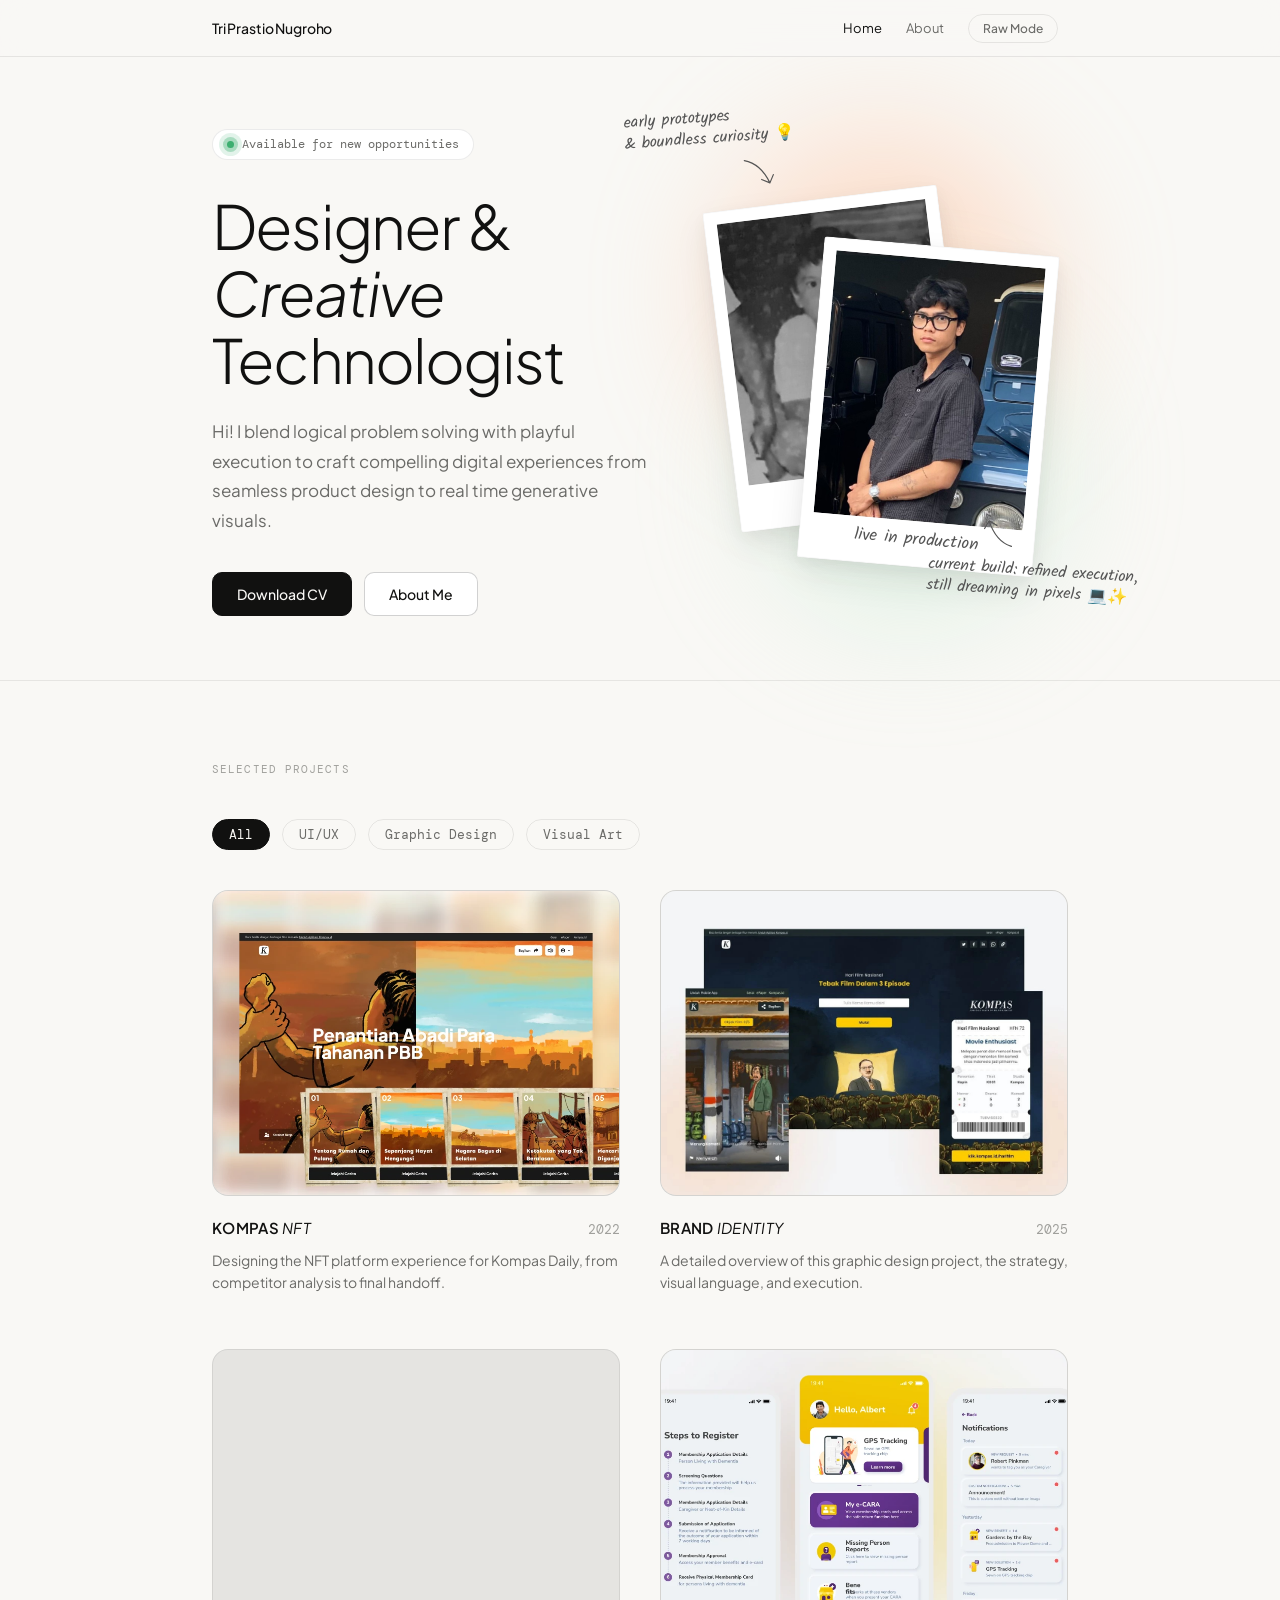
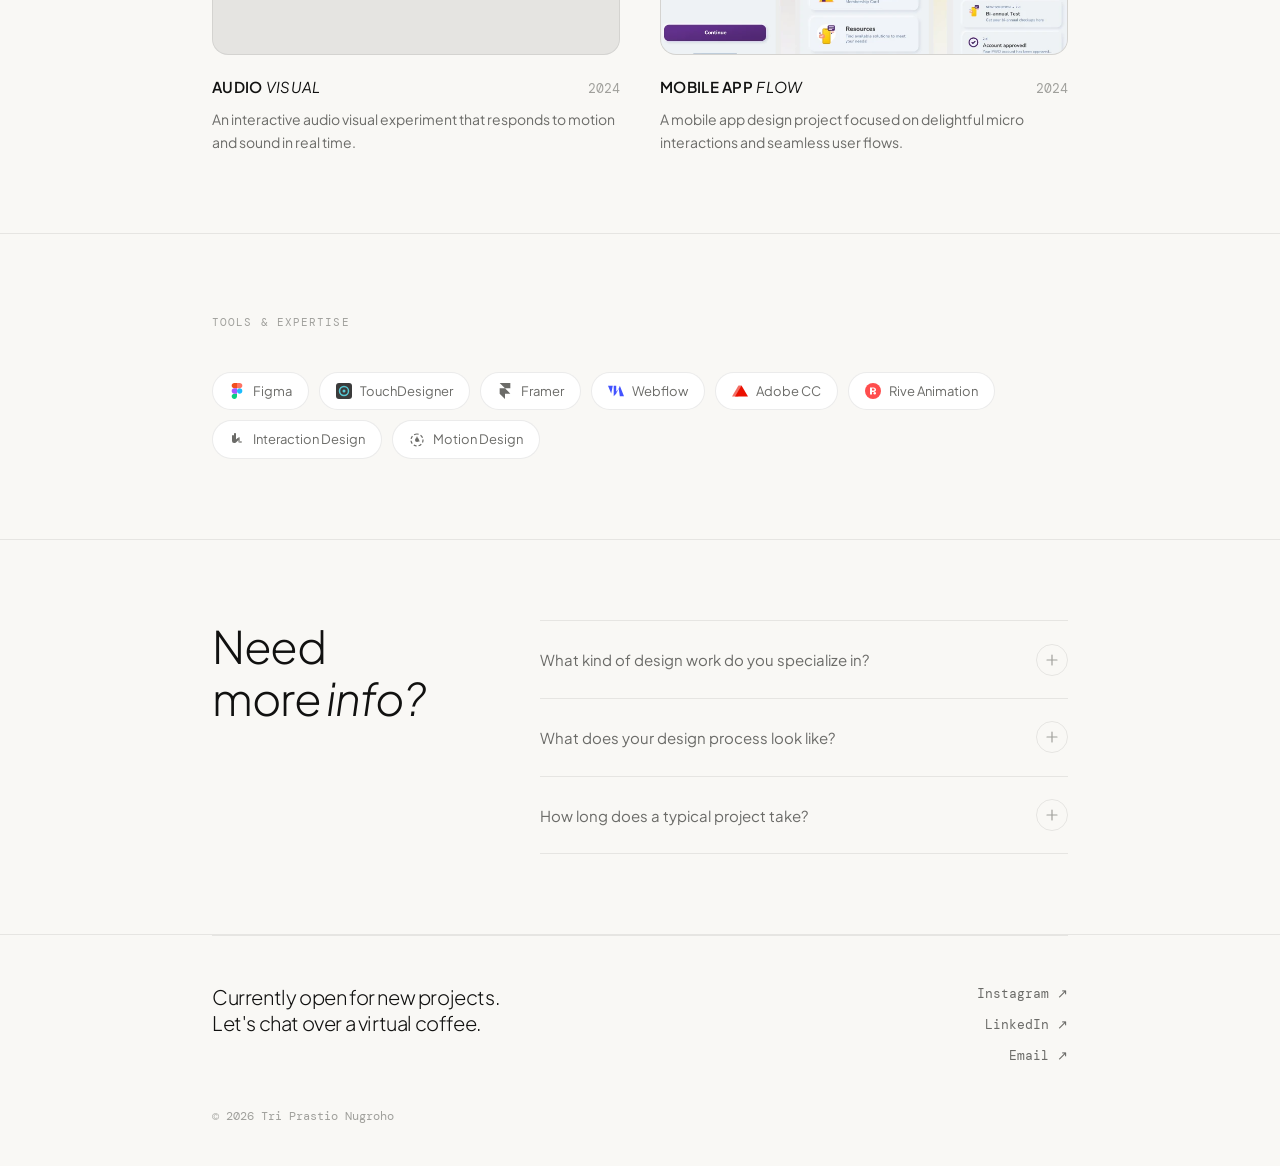
==== commit fbf7d4a0: "Add files via upload" ====
--- a/index.html
+++ b/index.html
@@ -3,7 +3,7 @@
 <head>
   <meta charset="UTF-8" />
   <meta name="viewport" content="width=device-width, initial-scale=1.0" />
-  <title>Tri Prastio Nugroho — Designer & Creative Technologist</title>
+  <title>Tri Prastio Nugroho Designer & Creative Technologist</title>
   
   <link rel="icon" type="image/png" href="logo.png" />
   
@@ -16,16 +16,16 @@
     }
   </script>
 
-  <meta name="title" content="Tri Prastio Nugroho — Designer & Creative Technologist">
+  <meta name="title" content="Tri Prastio Nugroho Designer & Creative Technologist">
   <meta name="description" content="I work at the intersection of interaction design, motion, and generative visuals. Based in BSD, Tangerang.">
   <meta property="og:type" content="website">
   <meta property="og:url" content="https://heytio.vercel.app/">
-  <meta property="og:title" content="Tri Prastio Nugroho — Designer & Creative Technologist">
+  <meta property="og:title" content="Tri Prastio Nugroho Designer & Creative Technologist">
   <meta property="og:description" content="I work at the intersection of interaction design, motion, and generative visuals. Based in BSD, Tangerang.">
   <meta property="og:image" content="https://heytio.vercel.app/thumbnail_1.jpg"> 
   <meta property="twitter:card" content="summary_large_image">
   <meta property="twitter:url" content="https://heytio.vercel.app/">
-  <meta property="twitter:title" content="Tri Prastio Nugroho — Designer & Creative Technologist">
+  <meta property="twitter:title" content="Tri Prastio Nugroho Designer & Creative Technologist">
   <meta property="twitter:description" content="I work at the intersection of interaction design, motion, and generative visuals.">
   <meta property="twitter:image" content="https://heytio.vercel.app/thumbnail_1.jpg">
 </head>
@@ -51,30 +51,6 @@
       <div class="nav-links">
         <a href="index.html" class="magnetic active">Home</a>
         <a href="about.html" class="magnetic">About</a>
-        
-        <div class="nav-dropdown">
-          <a href="#" class="magnetic nav-dropdown-toggle">
-            Assets 
-            <svg width="10" height="10" viewBox="0 0 12 12"><path d="M3 5l3 3 3-3" stroke="currentColor" stroke-width="1.2" fill="none" stroke-linecap="round"/></svg>
-          </a>
-          <div class="nav-dropdown-menu">
-            <a href="https://gumroad.com/" target="_blank">
-              <div class="asset-link-left">
-                <svg class="asset-logo" viewBox="0 0 24 24" fill="none" stroke="currentColor" stroke-width="2.5" stroke-linecap="round" stroke-linejoin="round"><path d="M21 16V8a2 2 0 0 0-1-1.73l-7-4a2 2 0 0 0-2 0l-7 4A2 2 0 0 0 3 8v8a2 2 0 0 0 1 1.73l7 4a2 2 0 0 0 2 0l7-4A2 2 0 0 0 21 16z"></path><polyline points="3.27 6.96 12 12.01 20.73 6.96"></polyline><line x1="12" y1="22.08" x2="12" y2="12"></line></svg>
-                <span>Gumroad</span>
-              </div>
-              <svg class="asset-arrow" viewBox="0 0 24 24" fill="none" stroke="currentColor" stroke-width="2.5" stroke-linecap="round" stroke-linejoin="round"><path d="M7 17L17 7M7 7h10v10"/></svg>
-            </a>
-            <a href="https://lemonsqueezy.com/" target="_blank">
-              <div class="asset-link-left">
-                <svg class="asset-logo" viewBox="0 0 24 24" fill="none" stroke="currentColor" stroke-width="2.5" stroke-linecap="round" stroke-linejoin="round"><circle cx="9" cy="21" r="1"></circle><circle cx="20" cy="21" r="1"></circle><path d="M1 1h4l2.68 13.39a2 2 0 0 0 2 1.61h9.72a2 2 0 0 0 2-1.61L23 6H6"></path></svg>
-                <span>Lemon Squeezy</span>
-              </div>
-              <svg class="asset-arrow" viewBox="0 0 24 24" fill="none" stroke="currentColor" stroke-width="2.5" stroke-linecap="round" stroke-linejoin="round"><path d="M7 17L17 7M7 7h10v10"/></svg>
-            </a>
-          </div>
-        </div>
-
       </div>
       <button id="themeToggle" class="btn magnetic theme-toggle-btn">Raw Mode</button>
       <a href="https://drive.google.com/uc?export=download&id=1hGrVFO_qDe0kicB7vvzRSfa76KJ-wdGf" class="mobile-cta" id="mobileCta" target="_blank">Download CV</a>
@@ -86,23 +62,6 @@
   <div class="mobile-menu" id="mobileMenu">
     <a href="index.html">Home</a>
     <a href="about.html">About</a>
-    
-    <div class="mobile-menu-label">Assets</div>
-    <a href="https://gumroad.com/" target="_blank" class="sub-link">
-      <div class="asset-link-left">
-        <svg class="asset-logo" viewBox="0 0 24 24" fill="none" stroke="currentColor" stroke-width="2.5" stroke-linecap="round" stroke-linejoin="round"><path d="M21 16V8a2 2 0 0 0-1-1.73l-7-4a2 2 0 0 0-2 0l-7 4A2 2 0 0 0 3 8v8a2 2 0 0 0 1 1.73l7 4a2 2 0 0 0 2 0l7-4A2 2 0 0 0 21 16z"></path><polyline points="3.27 6.96 12 12.01 20.73 6.96"></polyline><line x1="12" y1="22.08" x2="12" y2="12"></line></svg>
-        <span>Gumroad</span>
-      </div>
-      <svg class="asset-arrow" viewBox="0 0 24 24" fill="none" stroke="currentColor" stroke-width="2.5" stroke-linecap="round" stroke-linejoin="round"><path d="M7 17L17 7M7 7h10v10"/></svg>
-    </a>
-    <a href="https://lemonsqueezy.com/" target="_blank" class="sub-link">
-      <div class="asset-link-left">
-        <svg class="asset-logo" viewBox="0 0 24 24" fill="none" stroke="currentColor" stroke-width="2.5" stroke-linecap="round" stroke-linejoin="round"><circle cx="9" cy="21" r="1"></circle><circle cx="20" cy="21" r="1"></circle><path d="M1 1h4l2.68 13.39a2 2 0 0 0 2 1.61h9.72a2 2 0 0 0 2-1.61L23 6H6"></path></svg>
-        <span>Lemon Squeezy</span>
-      </div>
-      <svg class="asset-arrow" viewBox="0 0 24 24" fill="none" stroke="currentColor" stroke-width="2.5" stroke-linecap="round" stroke-linejoin="round"><path d="M7 17L17 7M7 7h10v10"/></svg>
-    </a>
-    
     <a href="#" id="themeToggleMobile">Toggle Raw Mode</a>
   </div>
 </nav>
@@ -117,7 +76,7 @@
       </div>
       <h1>Designer &amp; <em>Creative</em><br>Technologist</h1>
       <p class="hero-bio">
-        Hi! I blend logical problem-solving with playful execution to craft compelling digital experiences — from seamless product design to real-time generative visuals.
+        Hi! I blend logical problem solving with playful execution to craft compelling digital experiences from seamless product design to real time generative visuals.
       </p>
       <div class="hero-actions">
         <a href="https://drive.google.com/uc?export=download&id=1hGrVFO_qDe0kicB7vvzRSfa76KJ-wdGf" class="btn btn-primary magnetic" target="_blank">Download CV</a>
@@ -128,7 +87,7 @@
     <div class="hero-visuals">
       
       <div class="hw-float hw-top-left">
-        started with wild imagination —<br>and a very unique fashion sense 🧢
+        early prototypes <br>& boundless curiosity 💡
         <svg class="arrow-svg arrow-1" width="40" height="40" viewBox="0 0 50 50" fill="none">
           <path d="M10 10 Q 30 15 40 40 M 40 40 L 30 35 M 40 40 L 45 30" stroke="currentColor" stroke-width="1.5" stroke-linecap="round"/>
         </svg>
@@ -138,21 +97,21 @@
         <svg class="arrow-svg arrow-2" width="40" height="40" viewBox="0 0 50 50" fill="none">
           <path d="M40 40 Q 20 35 10 10 M 10 10 L 20 15 M 10 10 L 5 20" stroke="currentColor" stroke-width="1.5" stroke-linecap="round"/>
         </svg>
-        fast forward: still dreaming,<br>just with better tools 💻✨
+        current build: refined execution,<br>still dreaming in pixels 💻✨
       </div>
 
       <div class="polaroid card-1">
         <div class="polaroid-img">
            <img src="child-photo.jpg" alt="Childhood photo" style="filter: grayscale(100%);">
         </div>
-        <div class="polaroid-caption">the early wireframe</div>
+        <div class="polaroid-caption">v1.0 (beta)</div>
       </div>
 
       <div class="polaroid card-2">
         <div class="polaroid-img">
            <img src="profile-photo.jpg" alt="Tri Prastio Nugroho">
         </div>
-        <div class="polaroid-caption">the high-fi render</div>
+        <div class="polaroid-caption">live in production</div>
       </div>
 
     </div>
@@ -173,93 +132,57 @@
       <button class="filter-btn" data-filter="visual">Visual Art</button>
     </div>
 
-    <div class="projects-list">
-
-      <div class="project-row" data-category="uiux" onclick="openProject(0)">
-        <div class="project-row-img">
+    <div class="projects-grid">
+
+      <div class="project-card" data-category="uiux" onclick="openProject(0)">
+        <div class="project-card-img">
           <img src="thumbnail_1.jpg" alt="Kompas NFT Thumbnail">
         </div>
-        <div class="project-row-info">
-          <div class="project-row-top">
-            <div class="project-row-num">01</div>
-            <div class="project-row-tag">UI/UX Design</div>
-            <div class="project-row-title">Kompas <em>NFT</em></div>
-            <div class="project-row-desc">Designing the NFT platform experience for Kompas Daily, from competitor analysis to final handoff.</div>
-          </div>
-          <div class="project-row-bottom">
-            <span class="project-row-year">2022</span>
-            <div class="project-row-arrow">
-              <svg width="14" height="14" viewBox="0 0 14 14" fill="none">
-                <path d="M3 11L11 3M11 3H5M11 3V9" stroke="currentColor" stroke-width="1.2" stroke-linecap="round" stroke-linejoin="round"/>
-              </svg>
-            </div>
-          </div>
-        </div>
-      </div>
-
-      <div class="project-row reverse" data-category="graphic" onclick="openProject(1)">
-        <div class="project-row-img">
+        <div class="project-card-info">
+          <div class="project-card-header">
+            <h3 class="project-card-title">Kompas <em>NFT</em></h3>
+            <span class="project-card-year">2022</span>
+          </div>
+          <p class="project-card-desc">Designing the NFT platform experience for Kompas Daily, from competitor analysis to final handoff.</p>
+        </div>
+      </div>
+
+      <div class="project-card" data-category="graphic" onclick="openProject(1)">
+        <div class="project-card-img">
           <img src="thumbnail_2.jpg" alt="Graphic Design Thumbnail">
         </div>
-        <div class="project-row-info">
-          <div class="project-row-top">
-            <div class="project-row-num">02</div>
-            <div class="project-row-tag">Graphic Design</div>
-            <div class="project-row-title">Brand <em>Identity</em></div>
-            <div class="project-row-desc">A detailed overview of this graphic design project, the strategy, visual language, and execution.</div>
-          </div>
-          <div class="project-row-bottom">
-            <span class="project-row-year">2025</span>
-            <div class="project-row-arrow">
-              <svg width="14" height="14" viewBox="0 0 14 14" fill="none">
-                <path d="M3 11L11 3M11 3H5M11 3V9" stroke="currentColor" stroke-width="1.2" stroke-linecap="round" stroke-linejoin="round"/>
-              </svg>
-            </div>
-          </div>
-        </div>
-      </div>
-
-      <div class="project-row" data-category="visual" onclick="openProject(2)">
-        <div class="project-row-img">
+        <div class="project-card-info">
+          <div class="project-card-header">
+            <h3 class="project-card-title">Brand <em>Identity</em></h3>
+            <span class="project-card-year">2025</span>
+          </div>
+          <p class="project-card-desc">A detailed overview of this graphic design project, the strategy, visual language, and execution.</p>
+        </div>
+      </div>
+
+      <div class="project-card" data-category="visual" onclick="openProject(2)">
+        <div class="project-card-img">
           <video src="thumbnail_3.mp4" autoplay loop muted playsinline></video>
         </div>
-        <div class="project-row-info">
-          <div class="project-row-top">
-            <div class="project-row-num">03</div>
-            <div class="project-row-tag">Visual Art</div>
-            <div class="project-row-title">Real Time Audio Visualizer & <em>Blob Tracking System</em></div>
-            <div class="project-row-desc">An interactive audio visual experiment that responds to motion and sound in real-time.</div>
-          </div>
-          <div class="project-row-bottom">
-            <span class="project-row-year">2024</span>
-            <div class="project-row-arrow">
-              <svg width="14" height="14" viewBox="0 0 14 14" fill="none">
-                <path d="M3 11L11 3M11 3H5M11 3V9" stroke="currentColor" stroke-width="1.2" stroke-linecap="round" stroke-linejoin="round"/>
-              </svg>
-            </div>
-          </div>
-        </div>
-      </div>
-
-      <div class="project-row reverse" data-category="uiux" onclick="openProject(3)">
-        <div class="project-row-img">
+        <div class="project-card-info">
+          <div class="project-card-header">
+            <h3 class="project-card-title">Audio <em>Visual</em></h3>
+            <span class="project-card-year">2024</span>
+          </div>
+          <p class="project-card-desc">An interactive audio visual experiment that responds to motion and sound in real time.</p>
+        </div>
+      </div>
+
+      <div class="project-card" data-category="uiux" onclick="openProject(3)">
+        <div class="project-card-img">
           <img src="thumbnail_4.jpg" alt="Mobile App Thumbnail">
         </div>
-        <div class="project-row-info">
-          <div class="project-row-top">
-            <div class="project-row-num">04</div>
-            <div class="project-row-tag">UI/UX Design</div>
-            <div class="project-row-title">Mobile App <em>Flow</em></div>
-            <div class="project-row-desc">A mobile app design project focused on delightful micro-interactions and seamless user flows.</div>
-          </div>
-          <div class="project-row-bottom">
-            <span class="project-row-year">2024</span>
-            <div class="project-row-arrow">
-              <svg width="14" height="14" viewBox="0 0 14 14" fill="none">
-                <path d="M3 11L11 3M11 3H5M11 3V9" stroke="currentColor" stroke-width="1.2" stroke-linecap="round" stroke-linejoin="round"/>
-              </svg>
-            </div>
-          </div>
+        <div class="project-card-info">
+          <div class="project-card-header">
+            <h3 class="project-card-title">Mobile App <em>Flow</em></h3>
+            <span class="project-card-year">2024</span>
+          </div>
+          <p class="project-card-desc">A mobile app design project focused on delightful micro interactions and seamless user flows.</p>
         </div>
       </div>
 
@@ -353,7 +276,7 @@
               </svg>
             </div>
           </div>
-          <div class="faq-answer">I specialize in interaction design, UI/UX, motion design, and creative technology — from crafting polished product interfaces to building real-time generative visuals with tools like TouchDesigner and Rive. I enjoy working at the intersection of design and code.</div>
+          <div class="faq-answer">I specialize in interaction design, UI/UX, motion design, and creative technology from crafting polished product interfaces to building real time generative visuals with tools like TouchDesigner and Rive. I enjoy working at the intersection of design and code.</div>
         </div>
 
         <div class="faq-item" onclick="toggleFaq(this)">
@@ -365,7 +288,7 @@
               </svg>
             </div>
           </div>
-          <div class="faq-answer">I typically start with discovery and understanding the problem space, move into ideation and rapid prototyping, then refine through iterations based on feedback. I believe great design is a conversation, not a handoff — so I keep clients involved throughout the process.</div>
+          <div class="faq-answer">I typically start with discovery and understanding the problem space, move into ideation and rapid prototyping, then refine through iterations based on feedback. I believe great design is a conversation, not a handoff so I keep clients involved throughout the process.</div>
         </div>
 
         <div class="faq-item" onclick="toggleFaq(this)">
@@ -377,7 +300,7 @@
               </svg>
             </div>
           </div>
-          <div class="faq-answer">Project timelines vary depending on scope — a simple landing page might take 1–2 weeks, while a full product design can take 4–8 weeks or more.</div>
+          <div class="faq-answer">Project timelines vary depending on scope a simple landing page might take 1 2 weeks, while a full product design can take 4 8 weeks or more.</div>
         </div>
 
       </div>
@@ -397,7 +320,7 @@
         <a href="mailto:contact@example.com">Email ↗</a>
       </div>
     </div>
-    <div class="footer-copy">© 2026 — Tri Prastio Nugroho</div>
+    <div class="footer-copy">© 2026 Tri Prastio Nugroho</div>
   </footer>
 </div>
 
--- a/style.css
+++ b/style.css
@@ -94,54 +94,6 @@
 .nav-links a { font-size: 13px; color: var(--text-secondary); text-decoration: none; transition: color 0.2s; }
 .nav-links a:hover, .nav-links a.active { color: var(--text); }
 
-/* ===== NAVBAR DROPDOWN (DESKTOP) ===== */
-.nav-dropdown {
-  position: relative;
-  display: inline-block;
-}
-.nav-dropdown-toggle {
-  display: flex;
-  align-items: center;
-  gap: 4px;
-}
-.nav-dropdown-menu {
-  position: absolute;
-  top: 100%;
-  left: 50%;
-  transform: translateX(-50%) translateY(15px);
-  background: var(--bg-card);
-  border: 0.5px solid var(--border);
-  border-radius: var(--radius-md);
-  padding: 6px 0;
-  min-width: 170px;
-  opacity: 0;
-  visibility: hidden;
-  transition: all 0.25s cubic-bezier(0.25, 1, 0.5, 1);
-  box-shadow: 0 12px 30px rgba(0,0,0,0.08);
-  display: flex;
-  flex-direction: column;
-}
-.nav-dropdown:hover .nav-dropdown-menu {
-  opacity: 1;
-  visibility: visible;
-  transform: translateX(-50%) translateY(8px);
-}
-.nav-dropdown-menu a {
-  padding: 10px 16px;
-  font-size: 13px;
-  color: var(--text-secondary);
-  text-decoration: none;
-  transition: background 0.2s, color 0.2s;
-  display: flex;
-  align-items: center;
-  justify-content: space-between;
-  gap: 12px;
-}
-.nav-dropdown-menu a:hover {
-  background: var(--bg);
-  color: var(--text);
-}
-
 .mobile-cta { display: none; }
 
 .hamburger { 
@@ -160,50 +112,6 @@
 .mobile-menu { display: none; flex-direction: column; border-top: 0.5px solid var(--border); background: var(--nav-bg); max-height: 0; overflow: hidden; transition: max-height 0.3s ease; }
 .mobile-menu > a { font-size: 14px; color: var(--text-secondary); text-decoration: none; padding: 14px 1.25rem; border-bottom: 0.5px solid var(--border); transition: color 0.2s; }
 .mobile-menu > a:hover { color: var(--text); }
-
-/* ===== MOBILE SUB-LINKS & ASSET MENU ICONS ===== */
-.mobile-menu-label {
-  font-size: 10px;
-  font-family: 'DM Mono', monospace;
-  letter-spacing: 0.1em;
-  text-transform: uppercase;
-  color: var(--text-tertiary);
-  padding: 16px 1.25rem 4px;
-}
-.mobile-menu > a.sub-link {
-  padding-left: 2rem;
-  font-size: 13px;
-  display: flex;
-  align-items: center;
-  justify-content: space-between;
-  padding-right: 1.25rem;
-}
-.asset-link-left {
-  display: flex;
-  align-items: center;
-  gap: 10px;
-}
-.asset-logo {
-  width: 14px;
-  height: 14px;
-  opacity: 0.6;
-  transition: opacity 0.2s ease;
-}
-.nav-dropdown-menu a:hover .asset-logo,
-.mobile-menu > a.sub-link:hover .asset-logo {
-  opacity: 1;
-}
-.asset-arrow {
-  width: 12px;
-  height: 12px;
-  opacity: 0.3;
-  transition: transform 0.2s cubic-bezier(0.25, 1, 0.5, 1), opacity 0.2s ease;
-}
-.nav-dropdown-menu a:hover .asset-arrow,
-.mobile-menu > a.sub-link:hover .asset-arrow {
-  transform: translate(2px, -2px);
-  opacity: 1;
-}
 
 /* ===== GLOBAL & BUTTONS ===== */
 .container { max-width: 920px; margin: 0 auto; padding: 0 2rem; }
@@ -323,11 +231,52 @@
 
 #profilePhotoWrap { aspect-ratio: 3/4; border-radius: var(--radius-lg); overflow: hidden; border: 0.5px solid var(--border); background: var(--bg-card); animation: fadeUp 0.5s ease 0.1s both; position: relative; }
 #profilePhotoWrap:hover { cursor: none; }
-.about-hero-photo img { width: 100%; height: 100%; object-fit: cover; display: block; filter: grayscale(100%); transition: filter 0.5s ease, transform 0.5s ease; }
-#profilePhotoWrap:hover img { filter: grayscale(0%); transform: scale(1.05); }
 
 .photo-bubble { position: absolute; top: 75%; left: 80%; background: var(--text); color: var(--bg); padding: 8px 18px; border-radius: 99px; font-size: 13px; font-weight: 500; pointer-events: none; opacity: 0; transform: translate(-50%, -50%) scale(0); animation: bubblePop 0.6s cubic-bezier(0.34, 1.56, 0.64, 1) 1.2s forwards; z-index: 10; white-space: nowrap; box-shadow: 0 10px 20px rgba(0,0,0,0.1); transition: top 0.15s ease-out, left 0.15s ease-out, transform 0.2s; }
 @keyframes bubblePop { 0% { opacity: 0; transform: translate(-50%, -50%) scale(0); } 100% { opacity: 1; transform: translate(-50%, -50%) scale(1); } }
+
+/* ===== ASCII GENERATIVE EFFECT ===== */
+.ascii-effect {
+  position: absolute;
+  inset: 0;
+  z-index: 3; /* UBAH INI: Pastikan z-index 3 supaya ada DI DEPAN foto */
+  pointer-events: none;
+  overflow: hidden;
+  color: var(--text-secondary); /* Pakai warna yang kontras */
+  opacity: 0.6; /* Supaya nggak terlalu nutupin muka */
+}
+
+.about-hero-photo img {
+  position: relative;
+  z-index: 2; /* Foto sekarang posisinya di belakang efek ASCII */
+  width: 100%; height: 100%; object-fit: cover; display: block; filter: grayscale(100%); transition: filter 0.5s ease, transform 0.5s ease;
+}
+
+#profilePhotoWrap:hover img { filter: grayscale(0%); transform: scale(1.05); }
+
+/* Vibe Matrix/Terminal pas masuk Raw Mode */
+body.raw-mode .ascii-effect {
+  color: var(--green); 
+  mix-blend-mode: screen; /* Bikin efek nyalanya makin pop-up di layar gelap */
+  opacity: 0.85;
+}
+
+.ascii-char {
+  position: absolute;
+  font-family: 'DM Mono', monospace;
+  font-weight: 500;
+  line-height: 1;
+  opacity: 0;
+  animation: asciiFlicker 3s infinite;
+}
+
+@keyframes asciiFlicker {
+  0%, 100% { opacity: 0; transform: scale(0.8); }
+  40% { opacity: 0.5; transform: scale(1); }
+  42% { opacity: 0; }
+  44% { opacity: 0.8; }
+  80% { opacity: 0.3; }
+}
 
 /* ===== ABOUT BODY ===== */
 .about-body { padding: 5rem 0; }
@@ -352,79 +301,93 @@
 .value-pill { padding: 7px 14px; border-radius: 99px; border: 0.5px solid var(--border); background: var(--bg-card); font-size: 13px; color: var(--text-secondary); transition: border-color 0.2s, color 0.2s, background-color 0.3s; }
 .value-pill:hover { border-color: var(--border-hover); color: var(--text); }
 
-/* ===== PROJECT FILTERS ===== */
-.project-filters {
-  display: flex;
-  gap: 12px;
-  margin-bottom: 2.5rem;
-  flex-wrap: wrap;
-}
-
-.filter-btn {
-  padding: 6px 16px;
-  font-size: 13px;
-  font-family: 'DM Mono', monospace;
-  background: transparent;
-  border: 1px solid var(--border);
-  color: var(--text-secondary);
-  border-radius: 99px;
-  cursor: pointer;
-  transition: all 0.3s ease;
-}
-
-.filter-btn:hover {
-  border-color: var(--text);
+/* ===== PROJECTS ===== */
+.project-filters { display: flex; gap: 12px; margin-bottom: 2.5rem; flex-wrap: wrap; }
+.filter-btn { padding: 6px 16px; font-size: 13px; font-family: 'DM Mono', monospace; background: transparent; border: 1px solid var(--border); color: var(--text-secondary); border-radius: 99px; cursor: pointer; transition: all 0.3s ease; }
+.filter-btn:hover { border-color: var(--text); color: var(--text); }
+.filter-btn.active { background: var(--text); color: var(--bg); border-color: var(--text); }
+
+.projects-grid { 
+  display: grid; 
+  grid-template-columns: repeat(2, 1fr); 
+  gap: 3.5rem 2.5rem; 
+}
+
+.project-card { 
+  display: flex; 
+  flex-direction: column; 
+  text-decoration: none; 
+  color: inherit; 
+  cursor: pointer; 
+}
+
+.project-card.hide { display: none; }
+
+.project-card-img { 
+  width: 100%; 
+  aspect-ratio: 4/3; 
+  background: var(--border); 
+  border-radius: var(--radius-lg); 
+  overflow: hidden; 
+  margin-bottom: 1.25rem; 
+  border: 1px solid var(--border); 
+}
+
+.project-card-img img, .project-card-img video { 
+  width: 100%; 
+  height: 100%; 
+  object-fit: cover; 
+  display: block; 
+  transition: transform 0.5s cubic-bezier(0.25, 1, 0.5, 1); 
+}
+
+.project-card:hover .project-card-img img,
+.project-card:hover .project-card-img video { 
+  transform: scale(1.03); 
+}
+
+.project-card-info { 
+  display: flex; 
+  flex-direction: column; 
+}
+
+.project-card-header { 
+  display: flex; 
+  justify-content: space-between; 
+  align-items: baseline; 
+  margin-bottom: 0.5rem; 
+  gap: 1rem;
+}
+
+.project-card-title { 
+  font-size: 15px; 
+  font-weight: 600; 
+  text-transform: uppercase; 
+  letter-spacing: 0.02em; 
   color: var(--text);
-}
-
-.filter-btn.active {
-  background: var(--text);
-  color: var(--bg);
-  border-color: var(--text);
-}
-
-.project-row.hide {
-  display: none;
-}
-
-.project-row:not(.hide) {
-  border-top: 0.5px solid var(--border);
-}
-.project-row:not(.hide):first-child {
-  border-top: 0.5px solid var(--border);
-}
-
-/* ===== PROJECTS ===== */
-.projects-list { display: flex; flex-direction: column; gap: 0; }
-.project-row { display: grid; grid-template-columns: 1fr 1fr; gap: 0; border-top: 0.5px solid var(--border); text-decoration: none; color: inherit; cursor: pointer; transition: background-color 0.2s; min-height: 340px; }
-.project-row:last-child { border-bottom: 0.5px solid var(--border); }
-.project-row:hover { background: var(--bg-card); }
-.project-row:hover .project-row-arrow { transform: translate(3px, -3px); }
-.project-row.reverse { direction: rtl; }
-.project-row.reverse > * { direction: ltr; }
-
-.project-row-img { width: 100%; height: 100%; min-height: 300px; background: var(--bg-card); overflow: hidden; border-right: 0.5px solid var(--border); display: flex; align-items: center; justify-content: center; font-size: 11px; font-family: 'DM Mono', monospace; color: var(--text-tertiary); transition: background-color 0.3s; }
-.project-row.reverse .project-row-img { border-right: none; border-left: 0.5px solid var(--border); }
-.project-row-img img, .project-row-img video { width: 100%; height: 100%; object-fit: cover; display: block; transition: filter 0.3s; pointer-events: none; }
-.project-row-info { padding: 2.5rem 2.5rem 2.5rem; display: flex; flex-direction: column; justify-content: space-between; }
-.project-row-num { font-size: 11px; font-family: 'DM Mono', monospace; letter-spacing: 0.1em; color: var(--text-tertiary); margin-bottom: 1.5rem; }
-.project-row-tag { font-size: 10px; font-family: 'DM Mono', monospace; letter-spacing: 0.08em; text-transform: uppercase; color: var(--text-tertiary); margin-bottom: 0.6rem; }
-.project-row-title { 
-  font-size: clamp(1.4rem, 3vw, 2rem); 
-  font-weight: 300; 
-  letter-spacing: -0.03em; 
-  line-height: 1.15; 
-  margin-bottom: 1rem; 
+  margin: 0;
+}
+
+.project-card-title em { 
+  font-style: italic; 
+  font-weight: 400; 
+}
+
+.project-card-year { 
+  font-size: 13px; 
+  font-family: 'DM Mono', monospace; 
+  color: var(--text-tertiary); 
+}
+
+.project-card-desc { 
+  font-size: 14px; 
+  color: var(--text-secondary); 
+  line-height: 1.6; 
   display: -webkit-box;
   -webkit-line-clamp: 2;
   -webkit-box-orient: vertical;
   overflow: hidden;
 }
-.project-row-title em { font-style: italic; }
-.project-row-desc { font-size: 14px; color: var(--text-secondary); line-height: 1.65; max-width: 340px; }
-.project-row-bottom { display: flex; align-items: center; justify-content: space-between; margin-top: 2rem; }
-.project-row-year { font-size: 12px; font-family: 'DM Mono', monospace; color: var(--text-tertiary); }
-.project-row-arrow { width: 36px; height: 36px; border-radius: 50%; border: 0.5px solid var(--border-hover); display: flex; align-items: center; justify-content: center; color: var(--text-secondary); transition: transform 0.2s, border-color 0.2s; }
 
 /* ===== PROJECT OVERLAY ===== */
 .project-overlay { position: fixed; inset: 0; z-index: 200; background: var(--bg); overflow-y: auto; opacity: 0; pointer-events: none; transition: opacity 0.35s ease, background-color 0.3s; }
@@ -599,13 +562,11 @@
   
   .about-body { padding: 3rem 0; }
   .about-body-grid { grid-template-columns: 1fr; gap: 2.5rem; }
+  
   .exp-item { grid-template-columns: 70px 1fr; gap: 1rem; }
-  .project-row { grid-template-columns: 1fr; min-height: auto; }
-  .project-row.reverse { direction: ltr; }
-  .project-row-img { min-height: 200px; border-right: none !important; border-left: none !important; border-bottom: 0.5px solid var(--border); }
-  .project-row-info { padding: 2.5rem 1.25rem; }
-  .project-row-title { font-size: 1.3rem; }
+  .projects-grid { grid-template-columns: 1fr; gap: 3rem; }
   .overlay-nav { padding: 0 1.25rem; }
+  
   .overlay-content { padding: 0 1.25rem 4rem; }
   .overlay-meta { gap: 1.25rem; flex-wrap: wrap; }
   .overlay-h1 { font-size: 1.8rem; }
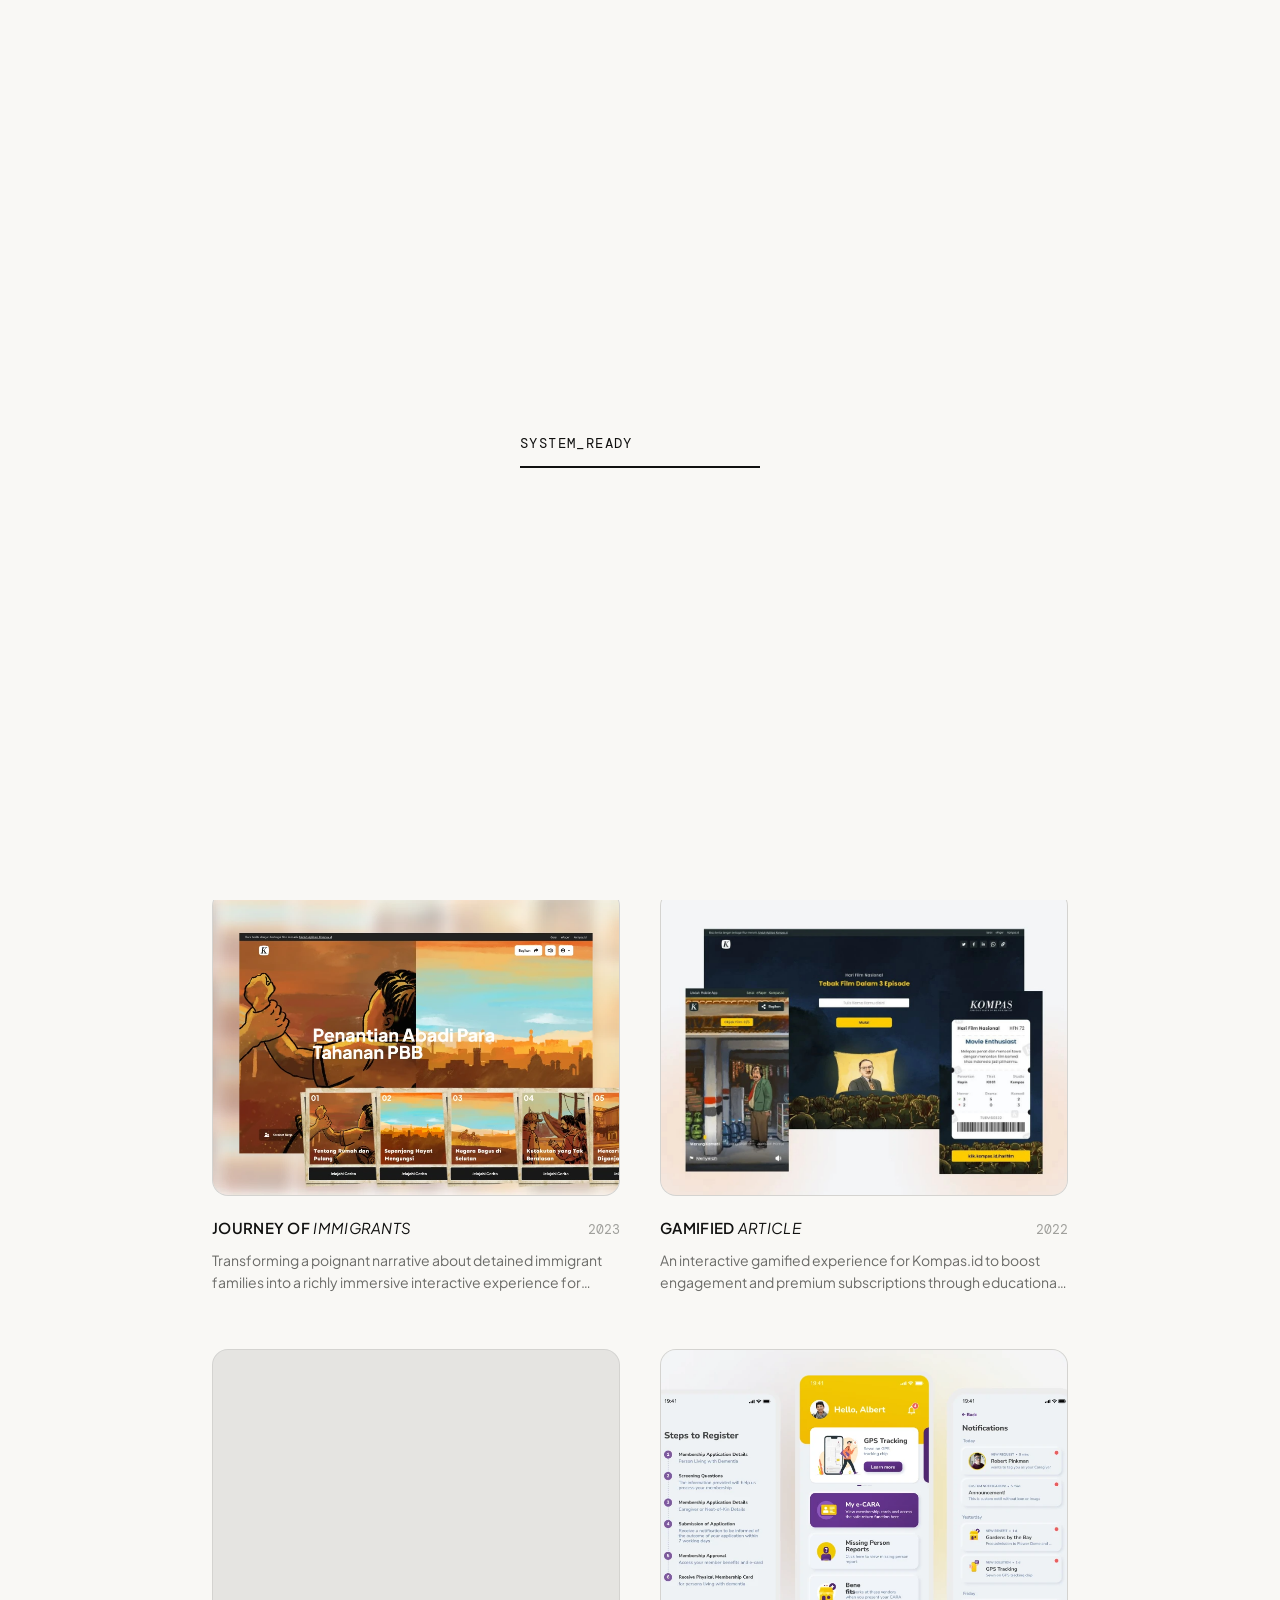
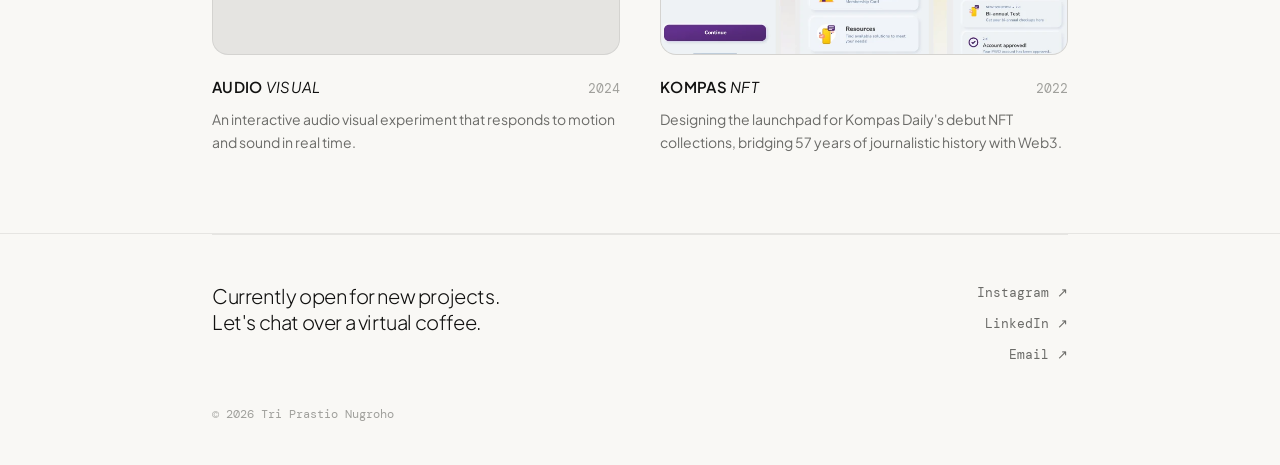
==== commit 1e9c22c7: "Add files via upload" ====
--- a/index.html
+++ b/index.html
@@ -18,16 +18,6 @@
 
   <meta name="title" content="Tri Prastio Nugroho Designer & Creative Technologist">
   <meta name="description" content="I work at the intersection of interaction design, motion, and generative visuals. Based in BSD, Tangerang.">
-  <meta property="og:type" content="website">
-  <meta property="og:url" content="https://heytio.vercel.app/">
-  <meta property="og:title" content="Tri Prastio Nugroho Designer & Creative Technologist">
-  <meta property="og:description" content="I work at the intersection of interaction design, motion, and generative visuals. Based in BSD, Tangerang.">
-  <meta property="og:image" content="https://heytio.vercel.app/thumbnail_1.jpg"> 
-  <meta property="twitter:card" content="summary_large_image">
-  <meta property="twitter:url" content="https://heytio.vercel.app/">
-  <meta property="twitter:title" content="Tri Prastio Nugroho Designer & Creative Technologist">
-  <meta property="twitter:description" content="I work at the intersection of interaction design, motion, and generative visuals.">
-  <meta property="twitter:image" content="https://heytio.vercel.app/thumbnail_1.jpg">
 </head>
 <body>
 
@@ -68,7 +58,6 @@
 
 <div class="container">
   <div class="hero">
-    
     <div class="hero-content">
       <div class="hero-tag">
         <span class="dot"></span>
@@ -85,7 +74,6 @@
     </div>
 
     <div class="hero-visuals">
-      
       <div class="hw-float hw-top-left">
         early prototypes <br>& boundless curiosity 💡
         <svg class="arrow-svg arrow-1" width="40" height="40" viewBox="0 0 50 50" fill="none">
@@ -113,9 +101,7 @@
         </div>
         <div class="polaroid-caption">live in production</div>
       </div>
-
-    </div>
-
+    </div>
   </div>
 </div>
 
@@ -133,59 +119,57 @@
     </div>
 
     <div class="projects-grid">
-
       <div class="project-card" data-category="uiux" onclick="openProject(0)">
         <div class="project-card-img">
-          <img src="thumbnail_1.jpg" alt="Kompas NFT Thumbnail">
+          <img src="thumbnail_1.jpg" alt="Journey of Immigrant Families Thumbnail">
+        </div>
+        <div class="project-card-info">
+          <div class="project-card-header">
+            <h3 class="project-card-title">Journey of <em>Immigrants</em></h3>
+            <span class="project-card-year">2023</span>
+          </div>
+          <p class="project-card-desc">Transforming a poignant narrative about detained immigrant families into a richly immersive interactive experience for Kompas ID.</p>
+        </div>
+      </div>
+
+      <div class="project-card" data-category="uiux" onclick="openProject(1)">
+        <div class="project-card-img">
+          <img src="thumbnail_2.jpg" alt="Gamified Article Thumbnail">
+        </div>
+        <div class="project-card-info">
+          <div class="project-card-header">
+            <h3 class="project-card-title">Gamified <em>Article</em></h3>
+            <span class="project-card-year">2022</span>
+          </div>
+          <p class="project-card-desc">An interactive gamified experience for Kompas.id to boost engagement and premium subscriptions through educational play.</p>
+        </div>
+      </div>
+
+      <div class="project-card" data-category="visual" onclick="openProject(2)">
+        <div class="project-card-img">
+          <video src="thumbnail_3.mp4" autoplay loop muted playsinline></video>
+        </div>
+        <div class="project-card-info">
+          <div class="project-card-header">
+            <h3 class="project-card-title">Audio <em>Visual</em></h3>
+            <span class="project-card-year">2024</span>
+          </div>
+          <p class="project-card-desc">An interactive audio visual experiment that responds to motion and sound in real time.</p>
+        </div>
+      </div>
+
+      <div class="project-card" data-category="uiux" onclick="openProject(3)">
+        <div class="project-card-img">
+          <img src="thumbnail_4.jpg" alt="Kompas NFT Thumbnail">
         </div>
         <div class="project-card-info">
           <div class="project-card-header">
             <h3 class="project-card-title">Kompas <em>NFT</em></h3>
             <span class="project-card-year">2022</span>
           </div>
-          <p class="project-card-desc">Designing the NFT platform experience for Kompas Daily, from competitor analysis to final handoff.</p>
-        </div>
-      </div>
-
-      <div class="project-card" data-category="graphic" onclick="openProject(1)">
-        <div class="project-card-img">
-          <img src="thumbnail_2.jpg" alt="Graphic Design Thumbnail">
-        </div>
-        <div class="project-card-info">
-          <div class="project-card-header">
-            <h3 class="project-card-title">Brand <em>Identity</em></h3>
-            <span class="project-card-year">2025</span>
-          </div>
-          <p class="project-card-desc">A detailed overview of this graphic design project, the strategy, visual language, and execution.</p>
-        </div>
-      </div>
-
-      <div class="project-card" data-category="visual" onclick="openProject(2)">
-        <div class="project-card-img">
-          <video src="thumbnail_3.mp4" autoplay loop muted playsinline></video>
-        </div>
-        <div class="project-card-info">
-          <div class="project-card-header">
-            <h3 class="project-card-title">Audio <em>Visual</em></h3>
-            <span class="project-card-year">2024</span>
-          </div>
-          <p class="project-card-desc">An interactive audio visual experiment that responds to motion and sound in real time.</p>
-        </div>
-      </div>
-
-      <div class="project-card" data-category="uiux" onclick="openProject(3)">
-        <div class="project-card-img">
-          <img src="thumbnail_4.jpg" alt="Mobile App Thumbnail">
-        </div>
-        <div class="project-card-info">
-          <div class="project-card-header">
-            <h3 class="project-card-title">Mobile App <em>Flow</em></h3>
-            <span class="project-card-year">2024</span>
-          </div>
-          <p class="project-card-desc">A mobile app design project focused on delightful micro interactions and seamless user flows.</p>
-        </div>
-      </div>
-
+          <p class="project-card-desc">Designing the launchpad for Kompas Daily's debut NFT collections, bridging 57 years of journalistic history with Web3.</p>
+        </div>
+      </div>
     </div>
   </section>
 </div>
@@ -220,97 +204,6 @@
 <hr>
 
 <div class="container">
-  <section>
-    <div class="section-label">Tools &amp; expertise</div>
-    <div class="tools-wrap">
-      <span class="tool-pill">
-        <svg viewBox="0 0 38 57" fill="none" xmlns="http://www.w3.org/2000/svg"><path d="M19 28.5C19 25.981 20.0009 23.5641 21.7825 21.7825C23.5641 20.0009 25.981 19 28.5 19C31.019 19 33.4359 20.0009 35.2175 21.7825C36.9991 23.5641 38 25.981 38 28.5C38 31.019 36.9991 33.4359 35.2175 35.2175C33.4359 36.9991 31.019 38 28.5 38C25.981 38 23.5641 36.9991 21.7825 35.2175C20.0009 33.4359 19 31.019 19 28.5Z" fill="#1ABCFE"/><path d="M0 47.5C0 44.981 1.00089 42.5641 2.78249 40.7825C4.56408 39.0009 6.98098 38 9.5 38H19V47.5C19 50.019 17.9991 52.4359 16.2175 54.2175C14.4359 55.9991 12.019 57 9.5 57C6.981 57 4.56408 55.9991 2.78249 54.2175C1.00089 52.4359 0 50.019 0 47.5Z" fill="#0ACF83"/><path d="M19 0V19H28.5C31.019 19 33.4359 17.9991 35.2175 16.2175C36.9991 14.4359 38 12.019 38 9.5C38 6.981 36.9991 4.56408 35.2175 2.78249C33.4359 1.00089 31.019 0 28.5 0H19Z" fill="#FF7262"/><path d="M0 9.5C0 12.019 1.00089 14.4359 2.78249 16.2175C4.56408 17.9991 6.98098 19 9.5 19H19V0H9.5C6.981 0 4.56408 1.00089 2.78249 2.78249C1.00089 4.56408 0 6.981 0 9.5Z" fill="#F24E1E"/><path d="M0 28.5C0 31.019 1.00089 33.4359 2.78249 35.2175C4.56408 36.9991 6.98098 38 9.5 38H19V19H9.5C6.981 19 4.56408 20.0009 2.78249 21.7825C1.00089 23.5641 0 25.981 0 28.5Z" fill="#A259FF"/></svg>
-        Figma
-      </span>
-      <span class="tool-pill">
-        <svg viewBox="0 0 16 16" fill="none" xmlns="http://www.w3.org/2000/svg"><rect width="16" height="16" rx="3" fill="#3B3B3B"/><circle cx="8" cy="8" r="4.5" stroke="#57C8D3" stroke-width="1.5"/><circle cx="8" cy="8" r="1.5" fill="#57C8D3"/></svg>
-        TouchDesigner
-      </span>
-      <span class="tool-pill">
-        <svg viewBox="0 0 14 21" fill="none" xmlns="http://www.w3.org/2000/svg"><path d="M0 0H14V7H7L14 14H7V21L0 14V7H7L0 0Z" fill="currentColor"/></svg>
-        Framer
-      </span>
-      <span class="tool-pill">
-        <svg viewBox="0 0 28 18" fill="none" xmlns="http://www.w3.org/2000/svg"><path d="M20.707 0C19.193 4.744 17.078 8.155 14.37 10.23V0h-4.37v18l4.37-4.37c-.002 0 4.37-8.496 4.37-8.496L20.707 18H28L20.707 0zM0 0L5.585 13.537 8.37 0H0z" fill="#4353FF"/></svg>
-        Webflow
-      </span>
-      <span class="tool-pill">
-        <svg viewBox="0 0 38 26" fill="none" xmlns="http://www.w3.org/2000/svg"><path d="M22.615 0L38 26H7.23L22.615 0Z" fill="#EB1000"/><path d="M15.385 0L0 26h14.77L22.615 0z" fill="#EB1000" opacity="0.6"/></svg>
-        Adobe CC
-      </span>
-      <span class="tool-pill">
-        <svg viewBox="0 0 32 32" fill="none" xmlns="http://www.w3.org/2000/svg"><circle cx="16" cy="16" r="16" fill="#FF4D4D"/><path d="M10 9h7.5c2.485 0 4.5 2.015 4.5 4.5S19.985 18 17.5 18H14v5h-4V9zm4 6h3a2 2 0 000-4h-3v4z" fill="white"/><circle cx="19.5" cy="20.5" r="2.5" fill="white"/></svg>
-        Rive Animation
-      </span>
-      <span class="tool-pill">
-        <svg viewBox="0 0 16 16" fill="none" xmlns="http://www.w3.org/2000/svg"><path d="M5 2C5 1.448 5.448 1 6 1s1 .448 1 1v5.586l1.293-1.293a1 1 0 011.414 1.414L7 10.414A2 2 0 016 11H5a2 2 0 01-2-2V4a1 1 0 012 0V2z" fill="currentColor"/><path d="M9 6a1 1 0 012 0v3h1a1 1 0 110 2h-1a2 2 0 01-2-2V6z" fill="currentColor" opacity=".6"/></svg>
-        Interaction Design
-      </span>
-      <span class="tool-pill">
-        <svg viewBox="0 0 16 16" fill="none" xmlns="http://www.w3.org/2000/svg"><circle cx="8" cy="8" r="2" fill="currentColor"/><path d="M8 2a6 6 0 100 12A6 6 0 008 2z" stroke="currentColor" stroke-width="1.2" stroke-dasharray="3 2"/><path d="M8 5v3l2 1" stroke="currentColor" stroke-width="1.2" stroke-linecap="round"/></svg>
-        Motion Design
-      </span>
-    </div>
-  </section>
-</div>
-
-<hr>
-
-<div class="container">
-  <div class="faq-section">
-    <div class="faq-layout">
-      <div class="faq-heading">Need<br>more <em>info?</em></div>
-      <div class="faq-list">
-
-        <div class="faq-item" onclick="toggleFaq(this)">
-          <div class="faq-question">
-            <span class="faq-question-text">What kind of design work do you specialize in?</span>
-            <div class="faq-arrow">
-              <svg width="12" height="12" viewBox="0 0 12 12" fill="none">
-                <path d="M6 1v10M1 6h10" stroke="currentColor" stroke-width="1.2" stroke-linecap="round"/>
-              </svg>
-            </div>
-          </div>
-          <div class="faq-answer">I specialize in interaction design, UI/UX, motion design, and creative technology from crafting polished product interfaces to building real time generative visuals with tools like TouchDesigner and Rive. I enjoy working at the intersection of design and code.</div>
-        </div>
-
-        <div class="faq-item" onclick="toggleFaq(this)">
-          <div class="faq-question">
-            <span class="faq-question-text">What does your design process look like?</span>
-            <div class="faq-arrow">
-              <svg width="12" height="12" viewBox="0 0 12 12" fill="none">
-                <path d="M6 1v10M1 6h10" stroke="currentColor" stroke-width="1.2" stroke-linecap="round"/>
-              </svg>
-            </div>
-          </div>
-          <div class="faq-answer">I typically start with discovery and understanding the problem space, move into ideation and rapid prototyping, then refine through iterations based on feedback. I believe great design is a conversation, not a handoff so I keep clients involved throughout the process.</div>
-        </div>
-
-        <div class="faq-item" onclick="toggleFaq(this)">
-          <div class="faq-question">
-            <span class="faq-question-text">How long does a typical project take?</span>
-            <div class="faq-arrow">
-              <svg width="12" height="12" viewBox="0 0 12 12" fill="none">
-                <path d="M6 1v10M1 6h10" stroke="currentColor" stroke-width="1.2" stroke-linecap="round"/>
-              </svg>
-            </div>
-          </div>
-          <div class="faq-answer">Project timelines vary depending on scope a simple landing page might take 1 2 weeks, while a full product design can take 4 8 weeks or more.</div>
-        </div>
-
-      </div>
-    </div>
-  </div>
-</div>
-
-<hr>
-
-<div class="container">
   <footer>
     <div class="footer-inner">
       <div class="footer-cta">Currently open for new projects. Let's chat over a virtual coffee.</div>
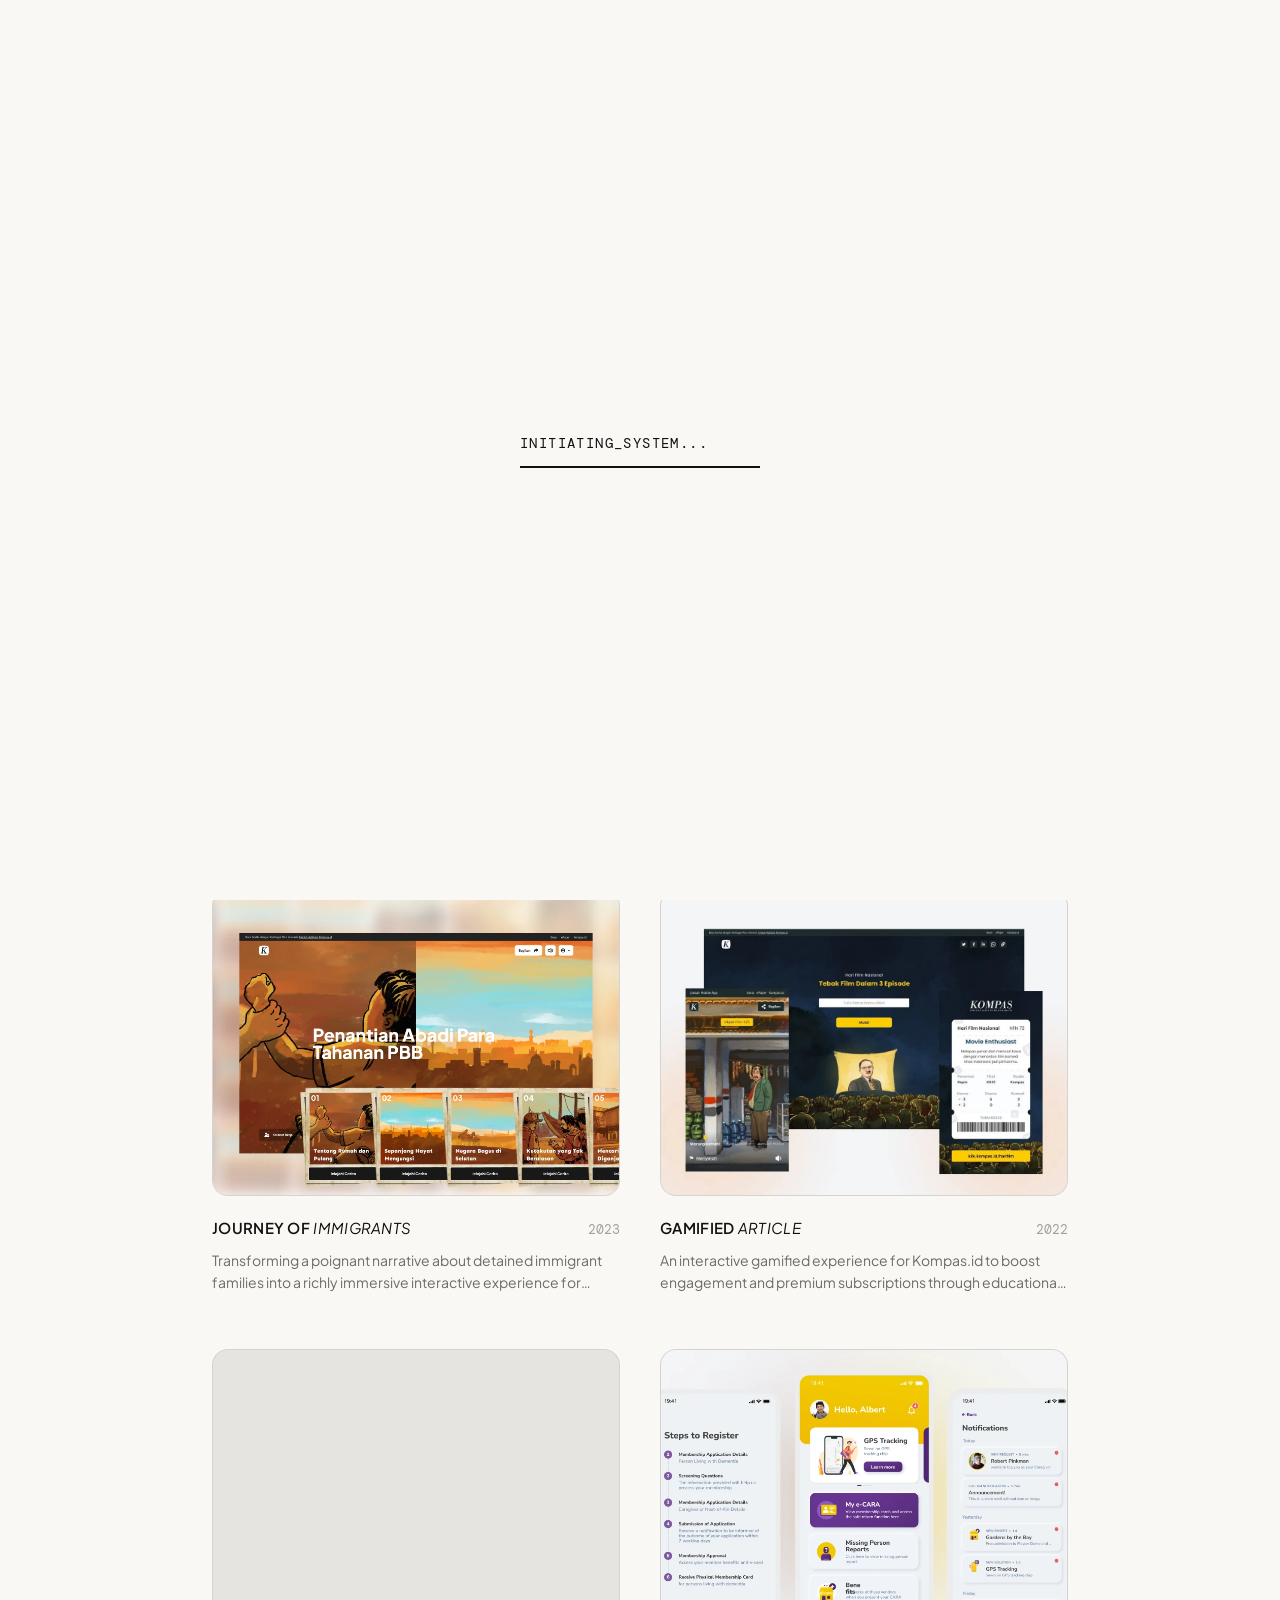
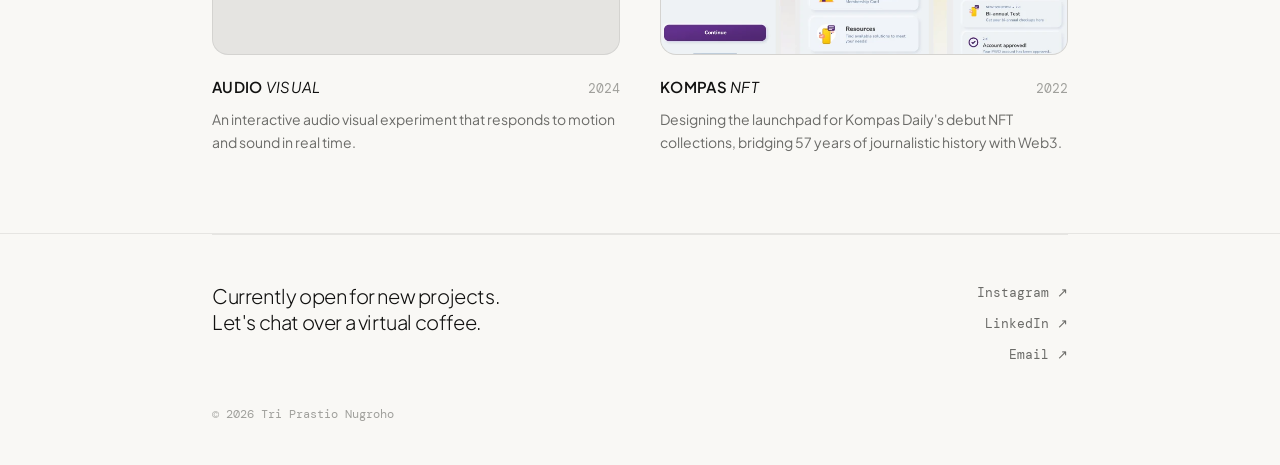
==== commit 709da4a5: "Add files via upload" ====
--- a/index.html
+++ b/index.html
@@ -18,6 +18,12 @@
 
   <meta name="title" content="Tri Prastio Nugroho Designer & Creative Technologist">
   <meta name="description" content="I work at the intersection of interaction design, motion, and generative visuals. Based in BSD, Tangerang.">
+
+  <meta property="og:type" content="website">
+  <meta property="og:url" content="https://triprastio.netlify.app/"> 
+  <meta property="og:title" content="Tri Prastio Nugroho Designer & Creative Technologist">
+  <meta property="og:description" content="I work at the intersection of interaction design, motion, and generative visuals. Based in BSD, Tangerang.">
+  <meta property="og:image" content="thumbnail_1.jpg">
 </head>
 <body>
 
@@ -43,7 +49,7 @@
         <a href="about.html" class="magnetic">About</a>
       </div>
       <button id="themeToggle" class="btn magnetic theme-toggle-btn">Raw Mode</button>
-      <a href="https://drive.google.com/uc?export=download&id=1hGrVFO_qDe0kicB7vvzRSfa76KJ-wdGf" class="mobile-cta" id="mobileCta" target="_blank">Download CV</a>
+      <a href="https://drive.google.com/uc?export=download&id=1hGrVFO_qDe0kicB7vvzRSfa76KJ-wdGf" class="mobile-cta" id="mobileCta" target="_blank" rel="noopener noreferrer">Download CV</a>
       <button class="hamburger" id="hamburger" aria-label="Toggle menu">
         <span></span><span></span><span></span>
       </button>
@@ -68,7 +74,7 @@
         Hi! I blend logical problem solving with playful execution to craft compelling digital experiences from seamless product design to real time generative visuals.
       </p>
       <div class="hero-actions">
-        <a href="https://drive.google.com/uc?export=download&id=1hGrVFO_qDe0kicB7vvzRSfa76KJ-wdGf" class="btn btn-primary magnetic" target="_blank">Download CV</a>
+        <a href="https://drive.google.com/uc?export=download&id=1hGrVFO_qDe0kicB7vvzRSfa76KJ-wdGf" class="btn btn-primary magnetic" target="_blank" rel="noopener noreferrer">Download CV</a>
         <a href="about.html" class="btn magnetic">About Me</a>
       </div>
     </div>
@@ -119,7 +125,7 @@
     </div>
 
     <div class="projects-grid">
-      <div class="project-card" data-category="uiux" onclick="openProject(0)">
+      <div class="project-card" tabindex="0" role="button" aria-label="View Journey of Immigrants project" data-category="uiux" onclick="openProject(0)" onkeypress="if(event.key === 'Enter') openProject(0)">
         <div class="project-card-img">
           <img src="thumbnail_1.jpg" alt="Journey of Immigrant Families Thumbnail">
         </div>
@@ -132,7 +138,7 @@
         </div>
       </div>
 
-      <div class="project-card" data-category="uiux" onclick="openProject(1)">
+      <div class="project-card" tabindex="0" role="button" aria-label="View Gamified Article project" data-category="uiux" onclick="openProject(1)" onkeypress="if(event.key === 'Enter') openProject(1)">
         <div class="project-card-img">
           <img src="thumbnail_2.jpg" alt="Gamified Article Thumbnail">
         </div>
@@ -145,7 +151,7 @@
         </div>
       </div>
 
-      <div class="project-card" data-category="visual" onclick="openProject(2)">
+      <div class="project-card" tabindex="0" role="button" aria-label="View Audio Visual project" data-category="visual" onclick="openProject(2)" onkeypress="if(event.key === 'Enter') openProject(2)">
         <div class="project-card-img">
           <video src="thumbnail_3.mp4" autoplay loop muted playsinline></video>
         </div>
@@ -158,7 +164,7 @@
         </div>
       </div>
 
-      <div class="project-card" data-category="uiux" onclick="openProject(3)">
+      <div class="project-card" tabindex="0" role="button" aria-label="View Kompas NFT project" data-category="uiux" onclick="openProject(3)" onkeypress="if(event.key === 'Enter') openProject(3)">
         <div class="project-card-img">
           <img src="thumbnail_4.jpg" alt="Kompas NFT Thumbnail">
         </div>
@@ -208,8 +214,8 @@
     <div class="footer-inner">
       <div class="footer-cta">Currently open for new projects. Let's chat over a virtual coffee.</div>
       <div class="footer-links">
-        <a href="https://www.instagram.com/prsteow/?hl=en" target="_blank">Instagram ↗</a>
-        <a href="https://www.linkedin.com/in/triprastion/" target="_blank">LinkedIn ↗</a>
+        <a href="https://www.instagram.com/prsteow/?hl=en" target="_blank" rel="noopener noreferrer">Instagram ↗</a>
+        <a href="https://www.linkedin.com/in/triprastion/" target="_blank" rel="noopener noreferrer">LinkedIn ↗</a>
         <a href="mailto:contact@example.com">Email ↗</a>
       </div>
     </div>
--- a/style.css
+++ b/style.css
@@ -239,16 +239,16 @@
 .ascii-effect {
   position: absolute;
   inset: 0;
-  z-index: 3; /* UBAH INI: Pastikan z-index 3 supaya ada DI DEPAN foto */
+  z-index: 3;
   pointer-events: none;
   overflow: hidden;
-  color: var(--text-secondary); /* Pakai warna yang kontras */
-  opacity: 0.6; /* Supaya nggak terlalu nutupin muka */
+  color: var(--text-secondary); 
+  opacity: 0.6; 
 }
 
 .about-hero-photo img {
   position: relative;
-  z-index: 2; /* Foto sekarang posisinya di belakang efek ASCII */
+  z-index: 2; 
   width: 100%; height: 100%; object-fit: cover; display: block; filter: grayscale(100%); transition: filter 0.5s ease, transform 0.5s ease;
 }
 
@@ -257,7 +257,7 @@
 /* Vibe Matrix/Terminal pas masuk Raw Mode */
 body.raw-mode .ascii-effect {
   color: var(--green); 
-  mix-blend-mode: screen; /* Bikin efek nyalanya makin pop-up di layar gelap */
+  mix-blend-mode: screen; 
   opacity: 0.85;
 }
 
@@ -297,9 +297,6 @@
 .exp-role { font-size: 15px; font-weight: 500; letter-spacing: -0.01em; margin-bottom: 3px; }
 .exp-company { font-size: 13px; color: var(--text-secondary); margin-bottom: 6px; }
 .exp-desc { font-size: 13px; color: var(--text-tertiary); line-height: 1.6; }
-.values-wrap { display: flex; flex-wrap: wrap; gap: 8px; }
-.value-pill { padding: 7px 14px; border-radius: 99px; border: 0.5px solid var(--border); background: var(--bg-card); font-size: 13px; color: var(--text-secondary); transition: border-color 0.2s, color 0.2s, background-color 0.3s; }
-.value-pill:hover { border-color: var(--border-hover); color: var(--text); }
 
 /* ===== PROJECTS ===== */
 .project-filters { display: flex; gap: 12px; margin-bottom: 2.5rem; flex-wrap: wrap; }
@@ -437,28 +434,6 @@
 .overlay-body p { margin-bottom: 1.5rem; }
 .overlay-body h2 { font-size: 20px; font-weight: 400; letter-spacing: -0.02em; color: var(--text); margin-bottom: 1rem; margin-top: 2.5rem; }
 
-/* ===== TOOLS ===== */
-.tools-wrap { display: flex; flex-wrap: wrap; gap: 10px; }
-.tool-pill { display: flex; align-items: center; gap: 8px; padding: 8px 16px; border-radius: 99px; border: 0.5px solid var(--border); background: var(--bg-card); font-size: 13px; color: var(--text-secondary); transition: border-color 0.2s, color 0.2s, background-color 0.3s; }
-.tool-pill:hover { border-color: var(--border-hover); color: var(--text); }
-.tool-pill svg, .tool-pill img { width: 16px; height: 16px; flex-shrink: 0; }
-
-/* ===== FAQ ===== */
-.faq-section { padding: 5rem 0; }
-.faq-layout { display: grid; grid-template-columns: 1fr 2fr; gap: 4rem; align-items: start; }
-.faq-heading { font-size: clamp(2rem, 4vw, 2.8rem); font-weight: 300; letter-spacing: -0.03em; line-height: 1.15; position: sticky; top: 80px; }
-.faq-heading em { font-style: italic; }
-.faq-list { display: flex; flex-direction: column; }
-.faq-item { border-top: 0.5px solid var(--border); cursor: pointer; transition: background-color 0.2s, border-color 0.3s; }
-.faq-item:last-child { border-bottom: 0.5px solid var(--border); }
-.faq-question { display: flex; align-items: center; justify-content: space-between; padding: 1.4rem 0; gap: 1rem; }
-.faq-question-text { font-size: 15px; color: var(--text-secondary); transition: color 0.2s; line-height: 1.4; }
-.faq-item:hover .faq-question-text { color: var(--text); }
-.faq-arrow { width: 32px; height: 32px; flex-shrink: 0; border-radius: 50%; border: 0.5px solid var(--border); display: flex; align-items: center; justify-content: center; color: var(--text-tertiary); transition: transform 0.3s ease, border-color 0.2s, color 0.2s; }
-.faq-item.open .faq-arrow { transform: rotate(45deg); border-color: var(--border-hover); color: var(--text); }
-.faq-answer { font-size: 14px; color: var(--text-secondary); line-height: 1.75; max-height: 0; overflow: hidden; transition: max-height 0.35s ease, padding 0.25s ease; padding-bottom: 0; }
-.faq-item.open .faq-answer { max-height: 300px; padding-bottom: 1.4rem; }
-
 /* ===== FOOTER ===== */
 footer { border-top: 0.5px solid var(--border); padding: 3rem 0 2.5rem; transition: border-color 0.3s; }
 .footer-inner { display: flex; justify-content: space-between; align-items: flex-start; flex-wrap: wrap; gap: 1.5rem; margin-bottom: 2.5rem; }
@@ -570,8 +545,7 @@
   .overlay-content { padding: 0 1.25rem 4rem; }
   .overlay-meta { gap: 1.25rem; flex-wrap: wrap; }
   .overlay-h1 { font-size: 1.8rem; }
-  .faq-layout { grid-template-columns: 1fr; gap: 2rem; }
-  .faq-heading { position: static; font-size: 1.8rem; }
+  
   .tools-wrap { gap: 8px; }
   .tool-pill { font-size: 12px; padding: 7px 12px; }
   .footer-links { align-items: flex-start; }
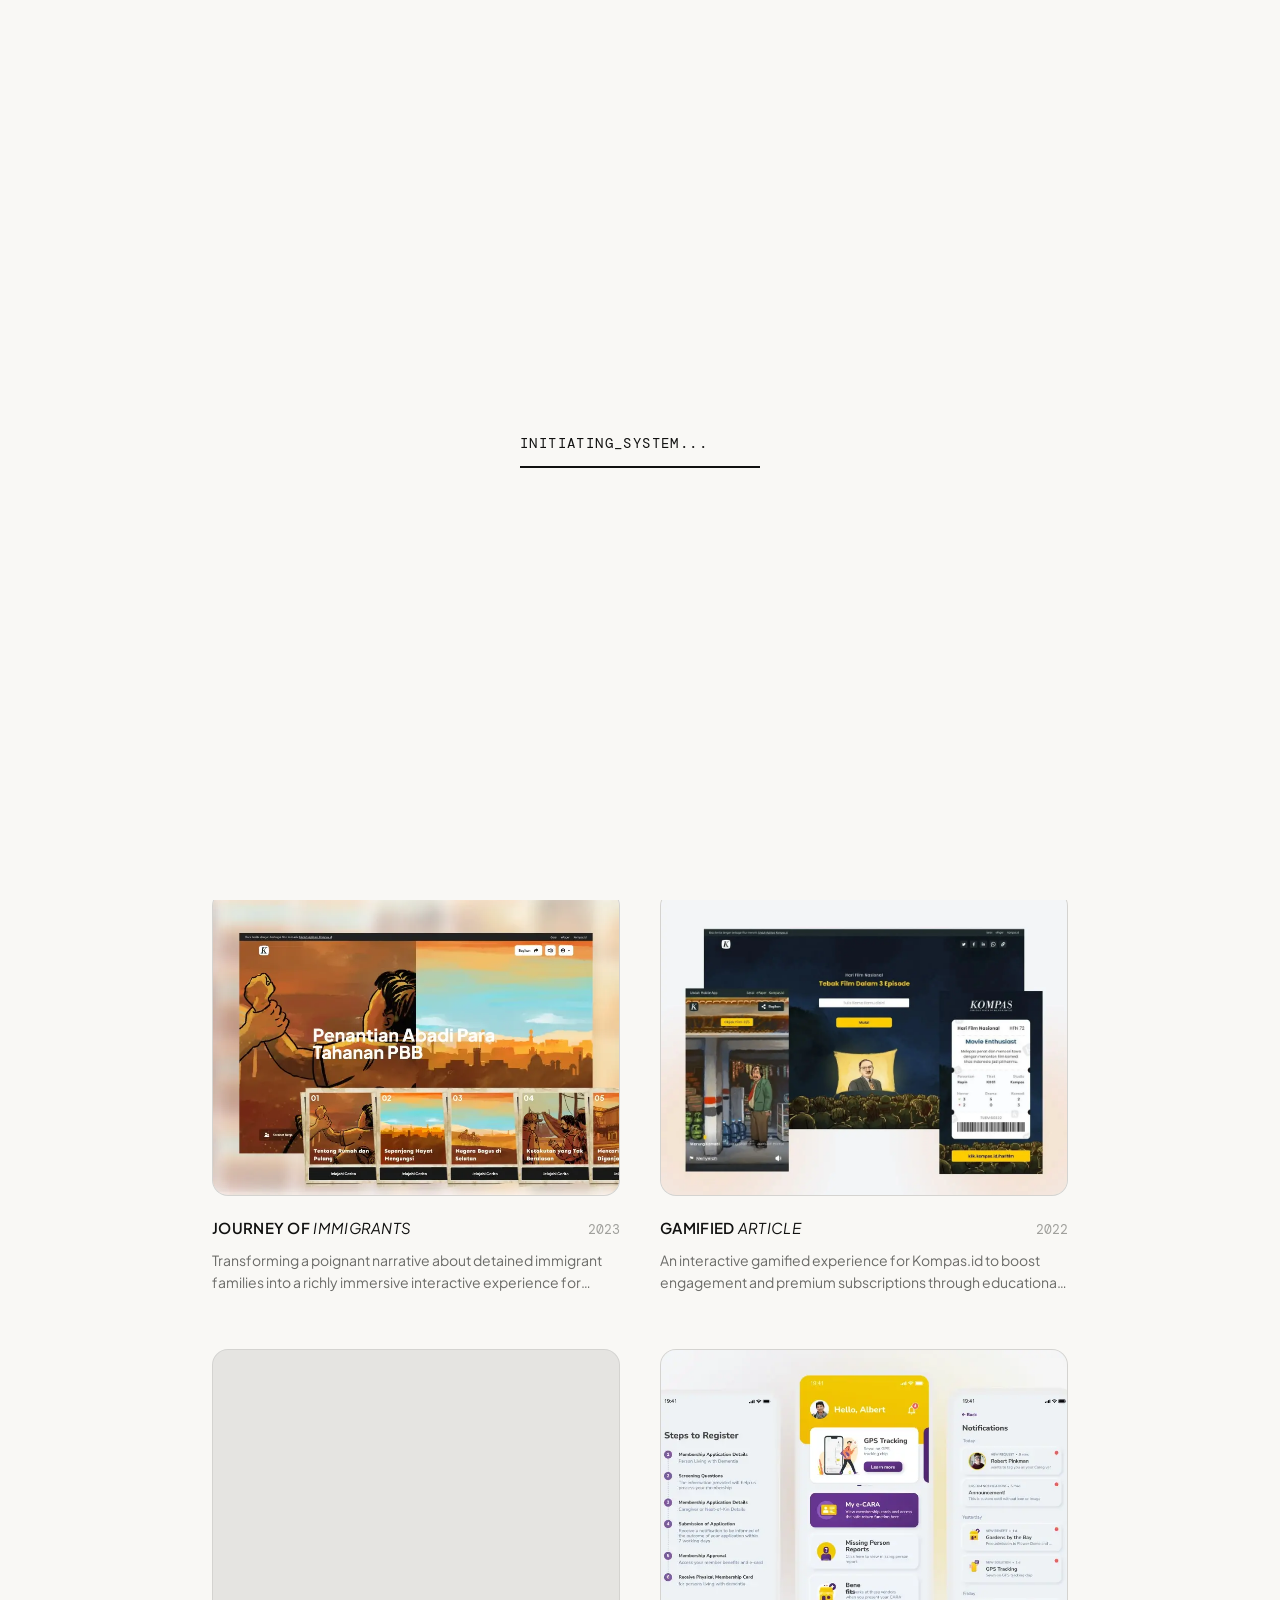
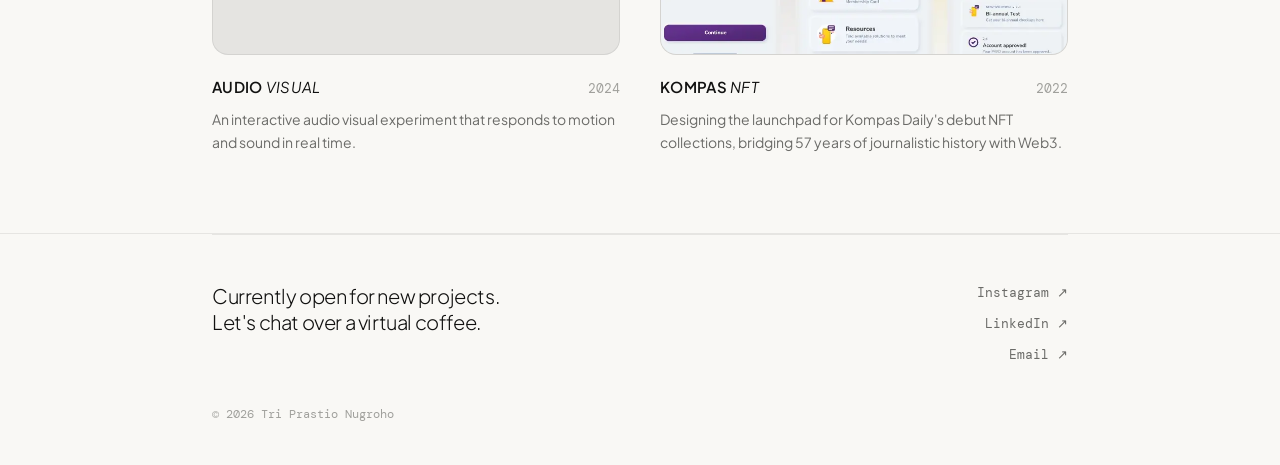
==== commit 89beda0c: "Add files via upload" ====
--- a/index.html
+++ b/index.html
@@ -5,7 +5,7 @@
   <meta name="viewport" content="width=device-width, initial-scale=1.0" />
   <title>Tri Prastio Nugroho Designer & Creative Technologist</title>
   
-  <link rel="icon" type="image/png" href="logo.png" />
+  <link rel="icon" type="image/webp" href="logo.webp" />
   
   <link rel="preconnect" href="https://fonts.googleapis.com" />
   <link href="https://fonts.googleapis.com/css2?family=Plus+Jakarta+Sans:ital,wght@0,300;0,400;0,500;0,600;1,300;1,400&family=DM+Mono:wght@400;500&family=Kalam:wght@400&display=swap" rel="stylesheet" />
@@ -23,7 +23,7 @@
   <meta property="og:url" content="https://triprastio.netlify.app/"> 
   <meta property="og:title" content="Tri Prastio Nugroho Designer & Creative Technologist">
   <meta property="og:description" content="I work at the intersection of interaction design, motion, and generative visuals. Based in BSD, Tangerang.">
-  <meta property="og:image" content="thumbnail_1.jpg">
+  <meta property="og:image" content="thumbnail_1.webp">
 </head>
 <body>
 
@@ -96,14 +96,14 @@
 
       <div class="polaroid card-1">
         <div class="polaroid-img">
-           <img src="child-photo.jpg" alt="Childhood photo" style="filter: grayscale(100%);">
+           <img src="child-photo.webp" alt="Childhood photo" style="filter: grayscale(100%);">
         </div>
         <div class="polaroid-caption">v1.0 (beta)</div>
       </div>
 
       <div class="polaroid card-2">
         <div class="polaroid-img">
-           <img src="profile-photo.jpg" alt="Tri Prastio Nugroho">
+           <img src="profile-photo.webp" alt="Tri Prastio Nugroho">
         </div>
         <div class="polaroid-caption">live in production</div>
       </div>
@@ -127,7 +127,7 @@
     <div class="projects-grid">
       <div class="project-card" tabindex="0" role="button" aria-label="View Journey of Immigrants project" data-category="uiux" onclick="openProject(0)" onkeypress="if(event.key === 'Enter') openProject(0)">
         <div class="project-card-img">
-          <img src="thumbnail_1.jpg" alt="Journey of Immigrant Families Thumbnail">
+          <img src="thumbnail_1.webp" alt="Journey of Immigrant Families Thumbnail">
         </div>
         <div class="project-card-info">
           <div class="project-card-header">
@@ -140,7 +140,7 @@
 
       <div class="project-card" tabindex="0" role="button" aria-label="View Gamified Article project" data-category="uiux" onclick="openProject(1)" onkeypress="if(event.key === 'Enter') openProject(1)">
         <div class="project-card-img">
-          <img src="thumbnail_2.jpg" alt="Gamified Article Thumbnail">
+          <img src="thumbnail_2.webp" alt="Gamified Article Thumbnail">
         </div>
         <div class="project-card-info">
           <div class="project-card-header">
@@ -166,7 +166,7 @@
 
       <div class="project-card" tabindex="0" role="button" aria-label="View Kompas NFT project" data-category="uiux" onclick="openProject(3)" onkeypress="if(event.key === 'Enter') openProject(3)">
         <div class="project-card-img">
-          <img src="thumbnail_4.jpg" alt="Kompas NFT Thumbnail">
+          <img src="thumbnail_4.webp" alt="Kompas NFT Thumbnail">
         </div>
         <div class="project-card-info">
           <div class="project-card-header">
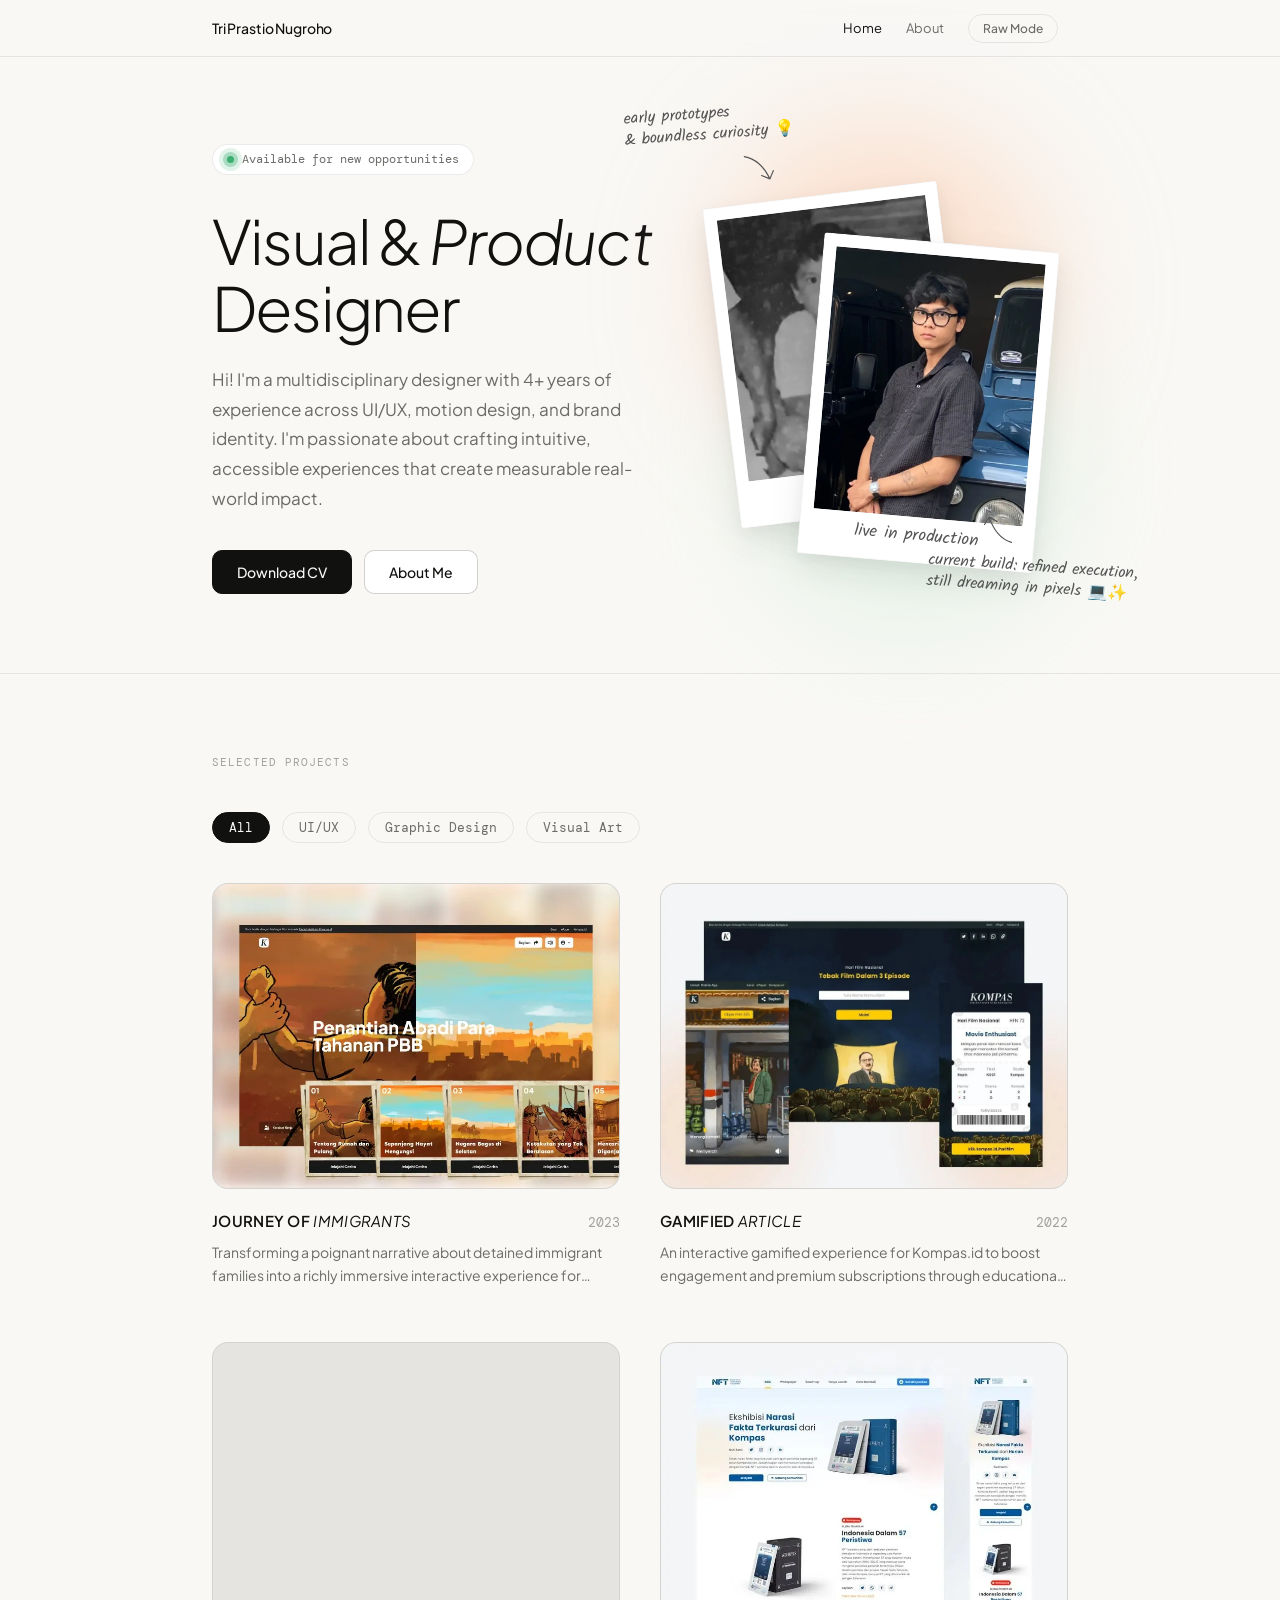
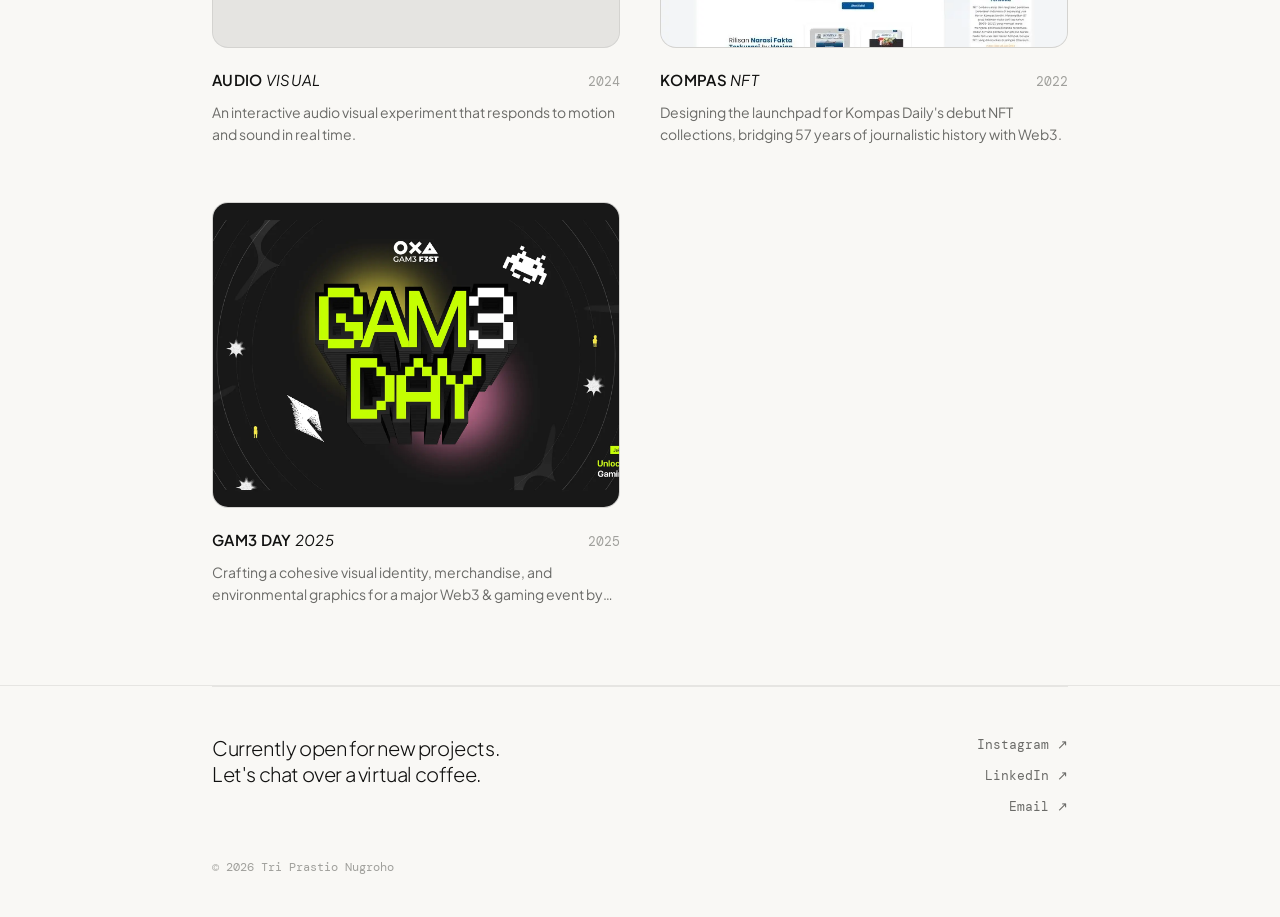
==== commit 1710acd1: "Add files via upload" ====
--- a/index.html
+++ b/index.html
@@ -3,7 +3,7 @@
 <head>
   <meta charset="UTF-8" />
   <meta name="viewport" content="width=device-width, initial-scale=1.0" />
-  <title>Tri Prastio Nugroho Designer & Creative Technologist</title>
+  <title>Tri Prastio Nugroho — Visual & Product Designer</title>
   
   <link rel="icon" type="image/webp" href="logo.webp" />
   
@@ -16,13 +16,13 @@
     }
   </script>
 
-  <meta name="title" content="Tri Prastio Nugroho Designer & Creative Technologist">
-  <meta name="description" content="I work at the intersection of interaction design, motion, and generative visuals. Based in BSD, Tangerang.">
+  <meta name="title" content="Tri Prastio Nugroho — Visual & Product Designer">
+  <meta name="description" content="Multidisciplinary Visual & Product Designer with 4+ years of experience in UI/UX, motion design, and brand identity. Based in Jakarta, Indonesia.">
 
   <meta property="og:type" content="website">
   <meta property="og:url" content="https://triprastio.netlify.app/"> 
-  <meta property="og:title" content="Tri Prastio Nugroho Designer & Creative Technologist">
-  <meta property="og:description" content="I work at the intersection of interaction design, motion, and generative visuals. Based in BSD, Tangerang.">
+  <meta property="og:title" content="Tri Prastio Nugroho — Visual & Product Designer">
+  <meta property="og:description" content="Multidisciplinary Visual & Product Designer with 4+ years of experience in UI/UX, motion design, and brand identity. Based in Jakarta, Indonesia.">
   <meta property="og:image" content="thumbnail_1.webp">
 </head>
 <body>
@@ -49,7 +49,7 @@
         <a href="about.html" class="magnetic">About</a>
       </div>
       <button id="themeToggle" class="btn magnetic theme-toggle-btn">Raw Mode</button>
-      <a href="https://drive.google.com/uc?export=download&id=1hGrVFO_qDe0kicB7vvzRSfa76KJ-wdGf" class="mobile-cta" id="mobileCta" target="_blank" rel="noopener noreferrer">Download CV</a>
+      <a href="https://drive.google.com/uc?export=download&id=1DNIsjnJVLwGkxb2FwIvYGu-4oHTT7SiX" class="mobile-cta" id="mobileCta" target="_blank" rel="noopener noreferrer">Download CV</a>
       <button class="hamburger" id="hamburger" aria-label="Toggle menu">
         <span></span><span></span><span></span>
       </button>
@@ -69,12 +69,12 @@
         <span class="dot"></span>
         Available for new opportunities
       </div>
-      <h1>Designer &amp; <em>Creative</em><br>Technologist</h1>
+      <h1>Visual &amp; <em>Product</em><br>Designer</h1>
       <p class="hero-bio">
-        Hi! I blend logical problem solving with playful execution to craft compelling digital experiences from seamless product design to real time generative visuals.
+        Hi! I'm a multidisciplinary designer with 4+ years of experience across UI/UX, motion design, and brand identity. I'm passionate about crafting intuitive, accessible experiences that create measurable real-world impact.
       </p>
       <div class="hero-actions">
-        <a href="https://drive.google.com/uc?export=download&id=1hGrVFO_qDe0kicB7vvzRSfa76KJ-wdGf" class="btn btn-primary magnetic" target="_blank" rel="noopener noreferrer">Download CV</a>
+        <a href="https://drive.google.com/uc?export=download&id=1DNIsjnJVLwGkxb2FwIvYGu-4oHTT7SiX" class="btn btn-primary magnetic" target="_blank" rel="noopener noreferrer">Download CV</a>
         <a href="about.html" class="btn magnetic">About Me</a>
       </div>
     </div>
@@ -176,6 +176,20 @@
           <p class="project-card-desc">Designing the launchpad for Kompas Daily's debut NFT collections, bridging 57 years of journalistic history with Web3.</p>
         </div>
       </div>
+
+      <div class="project-card" tabindex="0" role="button" aria-label="View Gam3 Day Event Production project" data-category="graphic" onclick="openProject(4)" onkeypress="if(event.key === 'Enter') openProject(4)">
+        <div class="project-card-img">
+          <img src="thumbnail_5.webp" alt="Gam3 Day Event Production Thumbnail">
+        </div>
+        <div class="project-card-info">
+          <div class="project-card-header">
+            <h3 class="project-card-title">Gam3 Day <em>2025</em></h3>
+            <span class="project-card-year">2025</span>
+          </div>
+          <p class="project-card-desc">Crafting a cohesive visual identity, merchandise, and environmental graphics for a major Web3 & gaming event by Coinfest Asia.</p>
+        </div>
+      </div>
+
     </div>
   </section>
 </div>
@@ -196,6 +210,15 @@
       <div class="overlay-tag" id="overlayTag">Tag</div>
       <h1 class="overlay-h1" id="overlayTitle">Title</h1>
       <p class="overlay-sub" id="overlaySub">Description</p>
+      
+      <a href="#" id="overlayLinkBtn" target="_blank" rel="noopener noreferrer" class="btn btn-primary magnetic overlay-link-btn" style="display: none;">
+        Visit Live Site 
+        <svg width="14" height="14" viewBox="0 0 24 24" fill="none" stroke="currentColor" stroke-width="2" stroke-linecap="round" stroke-linejoin="round">
+          <line x1="7" y1="17" x2="17" y2="7"></line>
+          <polyline points="7 7 17 7 17 17"></polyline>
+        </svg>
+      </a>
+      
       <div class="overlay-meta">
         <div class="overlay-meta-item"><label>Year</label><span id="overlayYear">2025</span></div>
         <div class="overlay-meta-item"><label>Role</label><span id="overlayRole">Designer</span></div>
@@ -216,7 +239,7 @@
       <div class="footer-links">
         <a href="https://www.instagram.com/prsteow/?hl=en" target="_blank" rel="noopener noreferrer">Instagram ↗</a>
         <a href="https://www.linkedin.com/in/triprastion/" target="_blank" rel="noopener noreferrer">LinkedIn ↗</a>
-        <a href="mailto:contact@example.com">Email ↗</a>
+        <a href="mailto:prasteow@gmail.com">Email ↗</a>
       </div>
     </div>
     <div class="footer-copy">© 2026 Tri Prastio Nugroho</div>
--- a/style.css
+++ b/style.css
@@ -552,4 +552,20 @@
   .footer-inner { flex-direction: column; }
   .back-to-top { bottom: 20px; right: 20px; width: 40px; height: 40px; }
   section { padding: 3.5rem 0; }
+}
+
+/* Penambahan Class Baru untuk Link Project */
+.overlay-link-btn {
+  margin-top: 1.5rem;
+  display: inline-flex;
+  align-items: center;
+  gap: 6px; /* Jarak pas, nggak dempet */
+}
+.overlay-link-btn svg {
+  width: 14px; /* Ukuran icon presisi */
+  height: 14px;
+  transition: transform 0.2s ease;
+}
+.overlay-link-btn:hover svg {
+  transform: translate(2px, -2px); /* Efek panah nembak ke atas saat hover */
 }
